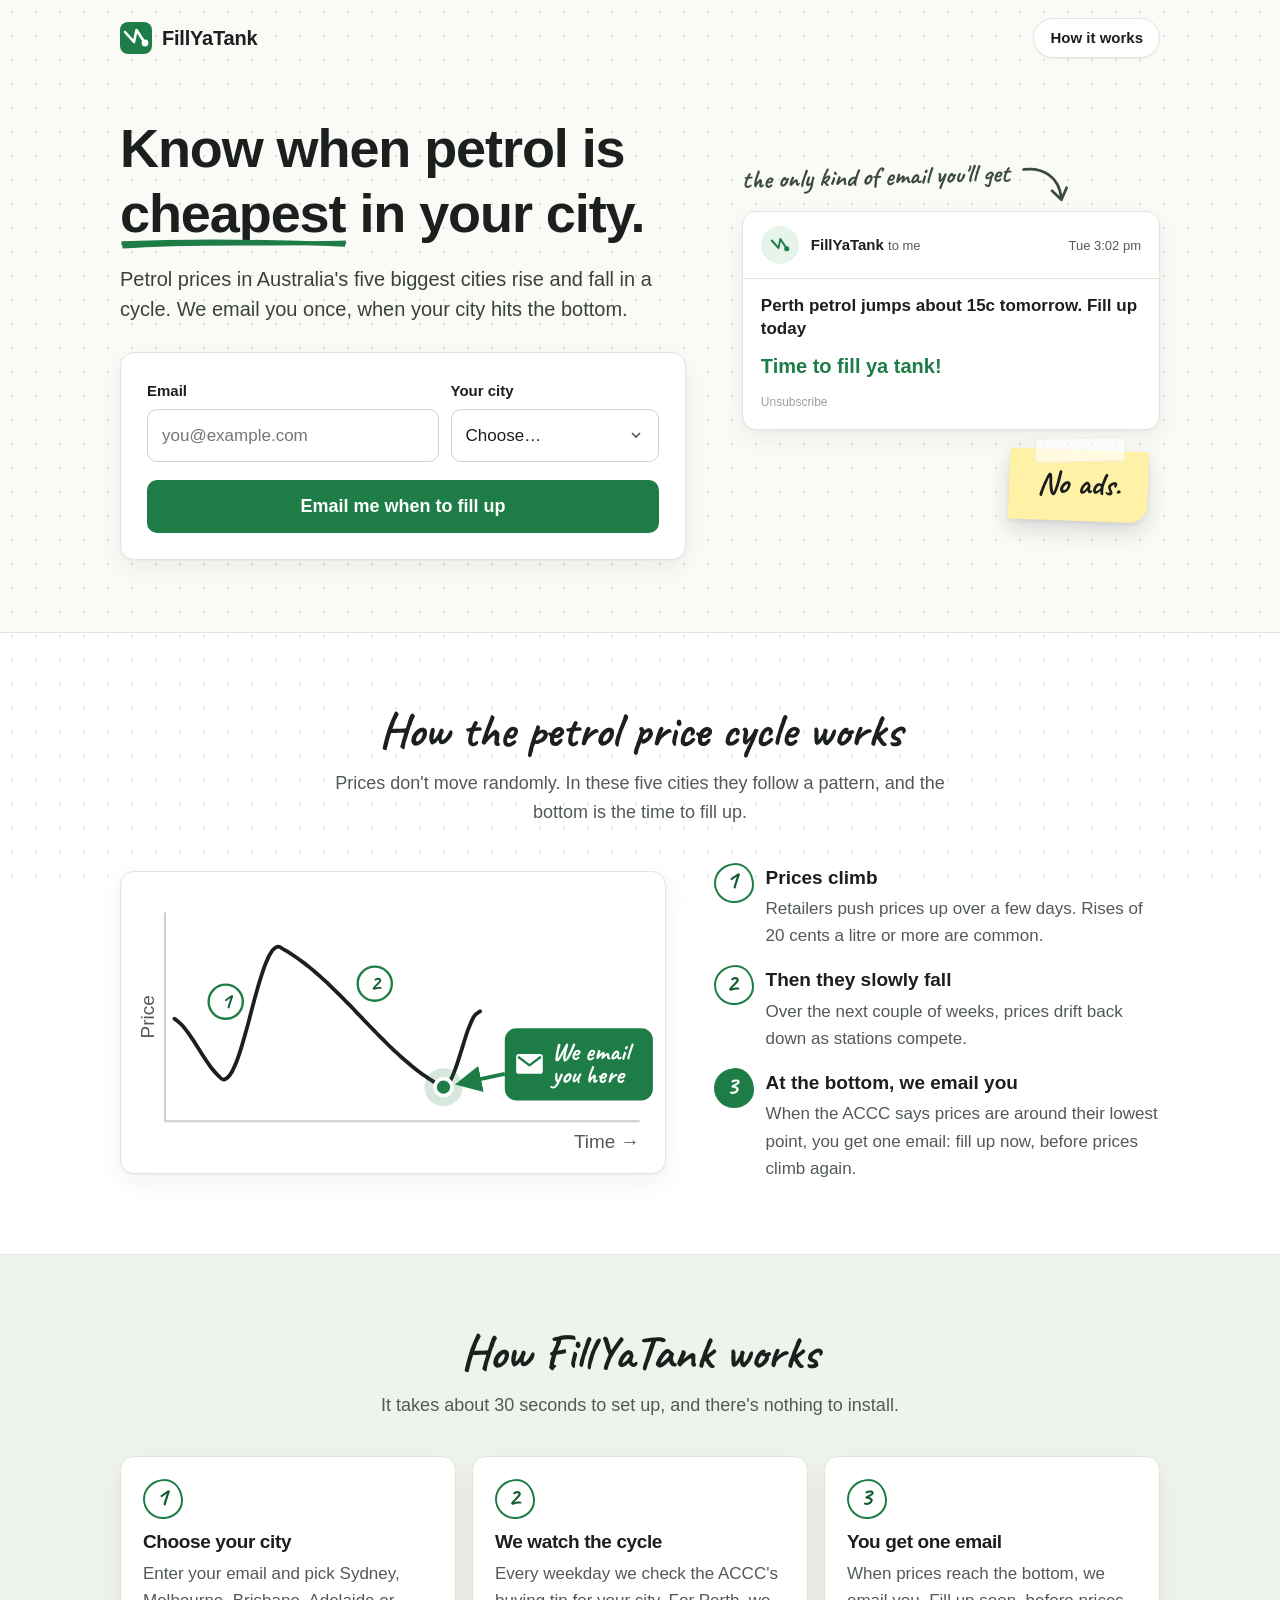
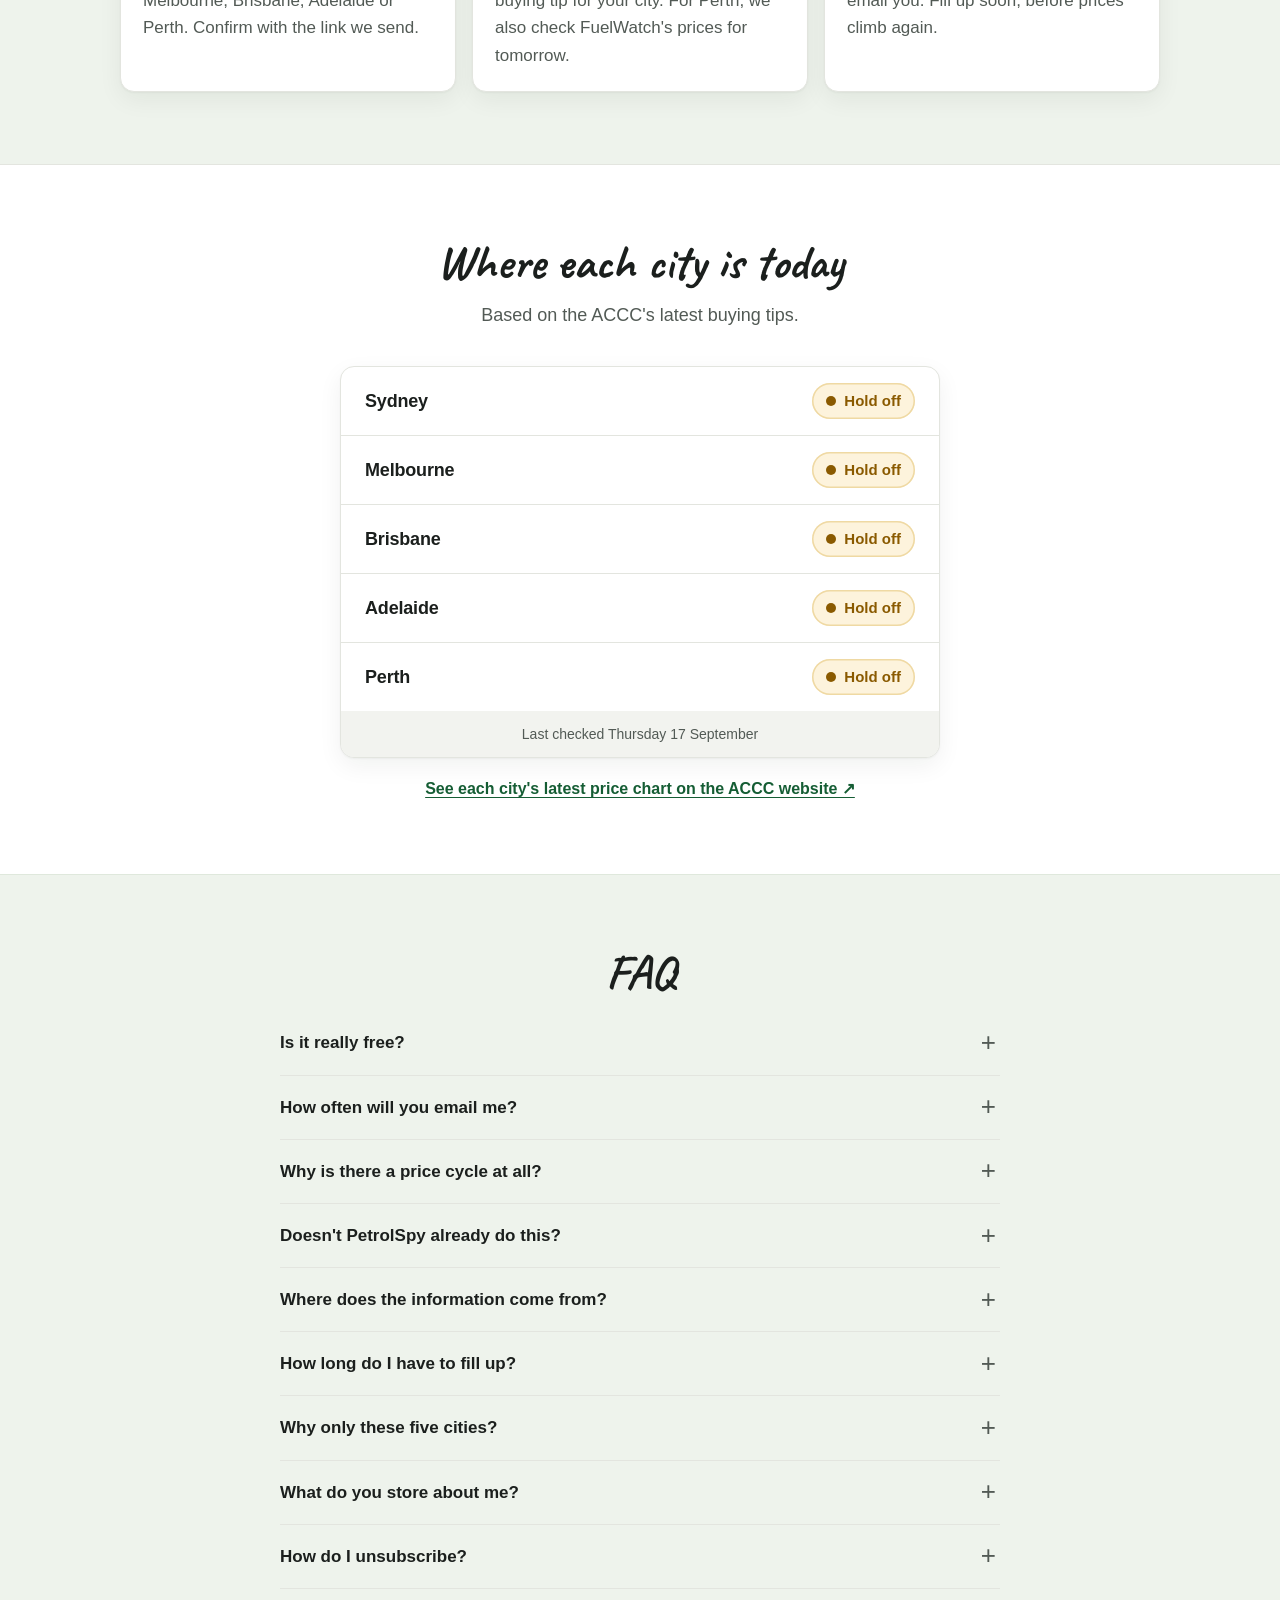
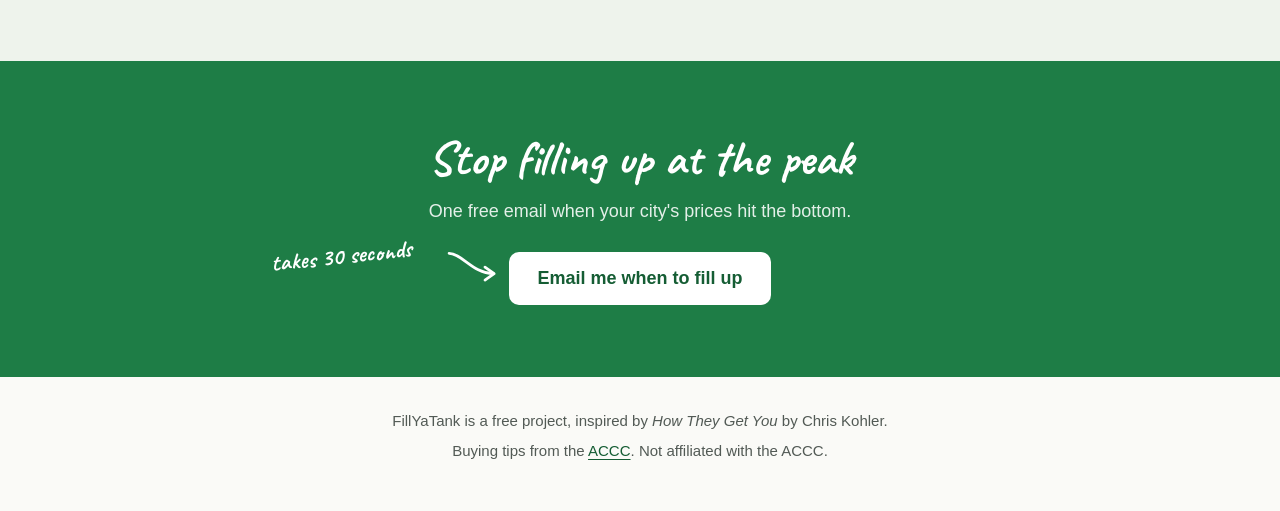
==== index.html @ a3583481 "Email preview: subject carries the news, body is the call to action Co-Authored-By: Claude Opus 5 <n" ====
<!DOCTYPE html>
<html lang="en-AU">
<head>
    <meta charset="UTF-8">
    <meta name="viewport" content="width=device-width, initial-scale=1.0">
    <title>FillYaTank — Know when petrol is cheapest in your city</title>
    <meta name="description" content="Free email alerts when petrol prices hit the bottom of the price cycle in Sydney, Melbourne, Brisbane, Adelaide and Perth. Based on ACCC buying tips. No ads.">
    <link rel="canonical" href="https://fillyatank.app/">
    <meta name="theme-color" content="#fafaf7">
    <link rel="icon" href="/favicon.svg" type="image/svg+xml">
    <link rel="preload" href="/fonts/caveat.woff2" as="font" type="font/woff2" crossorigin>
    <link rel="stylesheet" href="/styles.css?v=17">

    <meta property="og:type" content="website">
    <meta property="og:site_name" content="FillYaTank">
    <meta property="og:url" content="https://fillyatank.app/">
    <meta property="og:title" content="FillYaTank — Know when petrol is cheapest in your city">
    <meta property="og:description" content="Petrol prices rise and fall in a cycle. Get one free email when your city hits the bottom.">
    <meta property="og:image" content="https://fillyatank.app/og-image.png">
    <meta property="og:image:width" content="1200">
    <meta property="og:image:height" content="630">
    <meta name="twitter:card" content="summary_large_image">
</head>
<body>
    <a class="skip-link" href="#main">Skip to content</a>

    <div class="buy-banner hidden" id="buyBanner" role="status">
        <div class="wrap"><span id="buyBannerText"></span> <a href="#today">See today's status</a></div>
    </div>

    <header class="site-header">
        <div class="wrap">
            <a class="brand" href="/" aria-label="FillYaTank home">
                <svg class="brand-mark" viewBox="0 0 32 32" aria-hidden="true">
                    <rect width="32" height="32" rx="8" fill="#1e7d46"/>
                    <path d="M5 10 L14 20 L16.5 8 L25 21" fill="none" stroke="#fff" stroke-width="2.6" stroke-linejoin="round" stroke-linecap="round"/>
                    <circle cx="25" cy="21" r="3.4" fill="#fff"/>
                </svg>
                FillYaTank
            </a>
            <a class="header-link" href="#how">How it works</a>
        </div>
    </header>

    <main id="main">
        <section class="hero">
            <div class="wrap hero-grid">
                <div>
                    <h1>Know when petrol is <span class="mark-underline">cheapest</span> in your city.</h1>
                    <p class="lead">Petrol prices in Australia's five biggest cities rise and fall in a cycle. We email you once, when your city hits the bottom.</p>

                    <form class="signup" id="signupForm" action="https://api.fillyatank.app/" method="POST">
                        <div class="field-row">
                            <div class="field">
                                <label for="email">Email</label>
                                <input type="email" id="email" name="email" required placeholder="you@example.com" autocomplete="email" inputmode="email">
                            </div>
                            <div class="field">
                                <label for="city">Your city</label>
                                <select id="city" name="city" required>
                                    <option value="">Choose…</option>
                                    <option value="sydney">Sydney</option>
                                    <option value="melbourne">Melbourne</option>
                                    <option value="brisbane">Brisbane</option>
                                    <option value="adelaide">Adelaide</option>
                                    <option value="perth">Perth</option>
                                </select>
                            </div>
                        </div>

                        <!-- Honeypot: hidden from people, filled in by bots -->
                        <div class="hp-field" aria-hidden="true">
                            <label for="website">Website</label>
                            <input type="text" id="website" name="website" tabindex="-1" autocomplete="off">
                        </div>

                        <button class="button" type="submit" id="submitBtn">Email me when to fill up</button>
                        <div class="form-message" id="formMessage" role="status" aria-live="polite"></div>
                    </form>
                </div>

                <div>
                    <p class="preview-label">the only kind of email you'll get
                        <svg class="doodle-arrow" viewBox="0 0 60 50" aria-hidden="true"><path d="M6 6 C 26 4, 44 14, 46 38" /><path d="M36 30 L46 40 L52 27" /></svg>
                    </p>
                    <div class="email-preview" role="img" aria-label="Example alert email from FillYaTank: Perth petrol jumps about 15c tomorrow. Fill up today. Time to fill ya tank!">
                        <div class="email-meta">
                            <span class="email-avatar" aria-hidden="true">
                                <svg viewBox="0 0 32 32"><path d="M5 10 L14 20 L16.5 8 L25 21" fill="none" stroke="#1e7d46" stroke-width="2.6" stroke-linejoin="round" stroke-linecap="round"/><circle cx="25" cy="21" r="3.4" fill="#1e7d46"/></svg>
                            </span>
                            <div class="email-from-block">
                                <div class="email-from">FillYaTank <span class="email-to">to me</span></div>
                                <div class="email-time">Tue 3:02 pm</div>
                            </div>
                        </div>
                        <div class="email-body">
                            <p class="email-subject">Perth petrol jumps about 15c tomorrow. Fill up today</p>
                            <p class="email-cta">Time to fill ya tank!</p>
                            <p class="email-footer">Unsubscribe</p>
                        </div>
                    </div>
                    <p class="sticky-note">No ads.</p>
                </div>
            </div>
        </section>

        <section class="section tone-white" id="how" aria-labelledby="how-title">
            <div class="wrap">
                <h2 id="how-title">How the petrol price cycle works</h2>
                <p class="section-intro">Prices don't move randomly. In these five cities they follow a pattern, and the bottom is the time to fill up.</p>

                <div class="cycle-grid">
                    <figure class="cycle-chart" style="margin:0">
                        <svg viewBox="0 0 560 300" role="img" aria-labelledby="chart-title chart-desc">
                            <title id="chart-title">The petrol price cycle</title>
                            <desc id="chart-desc">An illustrative price line in the typical shape of a petrol price cycle. 1: prices climb over a few days. 2: they slowly fall over a couple of weeks. 3: at the lowest point, FillYaTank emails you, before prices climb again.</desc>

                            <defs>
                                <marker id="arrowhead" viewBox="0 0 10 10" refX="8" refY="5" markerWidth="7" markerHeight="7" orient="auto-start-reverse">
                                    <path d="M0 0 L10 5 L0 10 z" fill="#1e7d46"/>
                                </marker>
                            </defs>

                            <!-- Axes -->
                            <line class="chart-axis" x1="40" y1="250" x2="540" y2="250"/>
                            <line class="chart-axis" x1="40" y1="30" x2="40" y2="250"/>
                            <text class="chart-label" x="-140" y="28" text-anchor="middle" transform="rotate(-90)">Price</text>
                            <text class="chart-label" x="540" y="278" text-anchor="end">Time →</text>

                            <!-- Sawtooth cycle -->
                            <path class="chart-line" d="M50.0,142.0 C52.1,143.7 54.3,145.1 56.4,147.2 C58.6,149.3 60.7,151.9 62.9,154.7 C65.0,157.5 67.2,160.7 69.3,163.9 C71.5,167.1 73.6,170.6 75.8,174.0 C77.9,177.4 80.1,180.9 82.2,184.1 C84.3,187.3 86.5,190.5 88.6,193.3 C90.8,196.1 92.9,198.7 95.1,200.8 C97.2,202.9 99.4,206.0 101.5,206.0 C103.7,206.0 105.8,204.5 108.0,201.8 C110.1,199.0 112.3,194.8 114.4,189.6 C116.5,184.5 118.7,177.9 120.8,171.0 C123.0,164.1 125.1,156.0 127.3,148.2 C129.4,140.3 131.6,131.7 133.7,123.8 C135.9,116.0 138.0,107.9 140.2,101.0 C142.3,94.1 144.5,87.5 146.6,82.4 C148.7,77.2 150.9,73.0 153.0,70.2 C155.2,67.5 157.3,66.0 159.5,66.0 C161.6,66.0 163.8,68.3 165.9,69.5 C168.1,70.7 170.2,72.0 172.4,73.4 C174.5,74.7 176.7,76.2 178.8,77.7 C180.9,79.1 183.1,80.7 185.2,82.3 C187.4,83.9 189.5,85.6 191.7,87.3 C193.8,89.0 196.0,90.8 198.1,92.7 C200.3,94.5 202.4,96.4 204.6,98.3 C206.7,100.2 208.9,102.2 211.0,104.2 C213.1,106.3 215.3,108.3 217.4,110.4 C219.6,112.5 221.7,114.6 223.9,116.8 C226.0,118.9 228.2,121.1 230.3,123.3 C232.5,125.5 234.6,127.7 236.8,129.9 C238.9,132.2 241.1,134.4 243.2,136.6 C245.3,138.9 247.5,141.1 249.6,143.4 C251.8,145.6 253.9,147.8 256.1,150.1 C258.2,152.3 260.4,154.5 262.5,156.7 C264.7,158.9 266.8,161.1 269.0,163.2 C271.1,165.4 273.3,167.5 275.4,169.6 C277.5,171.7 279.7,173.7 281.8,175.8 C284.0,177.8 286.1,179.8 288.3,181.7 C290.4,183.6 292.6,185.5 294.7,187.3 C296.9,189.2 299.0,191.0 301.2,192.7 C303.3,194.4 305.5,196.1 307.6,197.7 C309.7,199.3 311.9,200.9 314.0,202.3 C316.2,203.8 318.3,205.3 320.5,206.6 C322.6,208.0 324.8,209.3 326.9,210.5 C329.1,211.7 331.2,214.0 333.4,214.0 C335.5,214.0 337.7,212.0 339.8,208.6 C341.9,205.3 344.1,199.8 346.2,194.0 C348.4,188.2 350.5,180.7 352.7,174.0 C354.8,167.3 357.0,159.8 359.1,154.0 C361.3,148.2 363.4,142.7 365.6,139.4 C367.7,136.0 369.9,135.8 372.0,134.0"/>

                            <!-- 1: prices climb -->
                            <circle class="chart-badge" cx="104" cy="124" r="18"/>
                            <text class="chart-badge-text" x="104" y="131" text-anchor="middle">1</text>
                            <!-- 2: slow fall -->
                            <circle class="chart-badge" cx="261" cy="105" r="18"/>
                            <text class="chart-badge-text" x="261" y="112" text-anchor="middle">2</text>

                            <!-- 3: bottom of the cycle, we email you -->
                            <circle class="chart-halo" cx="333.4" cy="214.0" r="20"/>
                            <circle class="chart-dot" cx="333.4" cy="214.0" r="9"/>
                            <line x1="398" y1="200" x2="351" y2="210" stroke="#1e7d46" stroke-width="4" marker-end="url(#arrowhead)"/>
                            <g transform="translate(398 152)">
                                <rect x="0" y="0" width="156" height="76" rx="12" fill="#1e7d46"/>
                                <g transform="translate(12 27)">
                                    <rect x="0" y="0" width="28" height="21" rx="3" fill="#fff"/>
                                    <path d="M2 3 L14 12 L26 3" fill="none" stroke="#1e7d46" stroke-width="2.4" stroke-linejoin="round"/>
                                </g>
                                <text class="chart-callout" x="50" y="33">We email</text>
                                <text class="chart-callout" x="50" y="58">you here</text>
                            </g>
                        </svg>
                    </figure>

                    <ol class="cycle-points">
                        <li><span class="num" aria-hidden="true">1</span><div><strong>Prices climb</strong><span>Retailers push prices up over a few days. Rises of 20 cents a litre or more are common.</span></div></li>
                        <li><span class="num" aria-hidden="true">2</span><div><strong>Then they slowly fall</strong><span>Over the next couple of weeks, prices drift back down as stations compete.</span></div></li>
                        <li><span class="num good" aria-hidden="true">3</span><div><strong>At the bottom, we email you</strong><span>When the ACCC says prices are around their lowest point, you get one email: fill up now, before prices climb again.</span></div></li>
                    </ol>
                </div>
            </div>
        </section>

        <section class="section tone-tint" aria-labelledby="steps-title">
            <div class="wrap">
                <h2 id="steps-title">How FillYaTank works</h2>
                <p class="section-intro">It takes about 30 seconds to set up, and there's nothing to install.</p>
                <ol class="steps">
                    <li>
                        <h3>Choose your city</h3>
                        <p>Enter your email and pick Sydney, Melbourne, Brisbane, Adelaide or Perth. Confirm with the link we send.</p>
                    </li>
                    <li>
                        <h3>We watch the cycle</h3>
                        <p>Every weekday we check the ACCC's buying tip for your city. For Perth, we also check FuelWatch's prices for tomorrow.</p>
                    </li>
                    <li>
                        <h3>You get one email</h3>
                        <p>When prices reach the bottom, we email you. Fill up soon, before prices climb again.</p>
                    </li>
                </ol>
            </div>
        </section>

        <section class="section tone-white" id="today" aria-labelledby="today-title">
            <div class="wrap">
                <h2 id="today-title">Where each city is today</h2>
                <p class="section-intro">Based on the ACCC's latest buying tips.</p>

                <div class="status-card">
                    <ul class="status-list">
                        <li class="status-row"><span class="city-name">Sydney</span><span class="pill" data-city="sydney">Checking…</span></li>
                        <li class="status-row"><span class="city-name">Melbourne</span><span class="pill" data-city="melbourne">Checking…</span></li>
                        <li class="status-row"><span class="city-name">Brisbane</span><span class="pill" data-city="brisbane">Checking…</span></li>
                        <li class="status-row"><span class="city-name">Adelaide</span><span class="pill" data-city="adelaide">Checking…</span></li>
                        <li class="status-row"><span class="city-name">Perth</span><span class="pill" data-city="perth">Checking…</span></li>
                    </ul>
                    <div class="status-footer">
                        <span id="lastChecked"></span>
                    </div>
                </div>

                <p class="status-link"><a href="https://www.accc.gov.au/consumers/petrol-and-fuel/petrol-price-cycles-in-the-5-largest-cities" rel="noopener">See each city's latest price chart on the ACCC website ↗</a></p>
            </div>
        </section>

        <section class="section tone-tint" aria-labelledby="faq-title">
            <div class="wrap">
                <h2 id="faq-title">FAQ</h2>
                <div class="faq">
                    <details>
                        <summary>Is it really free?</summary>
                        <p>Yes. FillYaTank is a free, non-commercial project run by one person. There are no ads and no paid plans, and your email is never sold or shared.</p>
                    </details>
                    <details>
                        <summary>How often will you email me?</summary>
                        <p>One email per city, per cycle: only when your city reaches the bottom. According to the ACCC, a typical cycle lasts about 5 weeks in Sydney, 6 in Melbourne, 6½ in Brisbane, 2½ in Adelaide and 1 week in Perth. Nothing else.</p>
                    </details>
                    <details>
                        <summary>Why is there a price cycle at all?</summary>
                        <p>According to the ACCC, price cycles come from retailers' own pricing decisions, not from changes in wholesale costs. One or more retailers lead a sharp price rise, others follow, and prices then slowly drift back down. It isn't illegal, but there's no cost reason for it. If you think prices shouldn't work this way, tell your local MP. You can <a href="https://www.aph.gov.au/Senators_and_Members/Members" rel="noopener">find your federal MP here</a>.</p>
                    </details>
                    <details>
                        <summary>Doesn't PetrolSpy already do this?</summary>
                        <p>Sort of. Apps like PetrolSpy are great for finding the cheapest station near you, but you have to remember to check them, and they're supported by ads. FillYaTank comes to you instead: one email at the right time, no app and no ads.</p>
                    </details>
                    <details>
                        <summary>Where does the information come from?</summary>
                        <p>The ACCC (Australian Competition and Consumer Commission) publishes petrol buying tips for these five cities on weekdays, and we check them every weekday. For Perth we also use FuelWatch (Government of WA), which publishes every station's price for the next day each afternoon. FillYaTank isn't affiliated with either.</p>
                    </details>
                    <details>
                        <summary>How long do I have to fill up?</summary>
                        <p>In Perth, the email arrives the afternoon before prices jump, and WA's FuelWatch rules lock each day's prices in for 24 hours from 6am, so you have the rest of the day. In the other cities prices can climb quickly once a new cycle starts, so sooner is better.</p>
                    </details>
                    <details>
                        <summary>Why only these five cities?</summary>
                        <p>Regular price cycles happen in Australia's five largest cities. The ACCC doesn't publish buying tips for Canberra, Hobart, Darwin or most regional areas because prices there don't cycle in the same way.</p>
                    </details>
                    <details>
                        <summary>What do you store about me?</summary>
                        <p>Just your email address and city. No names, no tracking cookies and no analytics scripts. Page visits are counted anonymously.</p>
                    </details>
                    <details>
                        <summary>How do I unsubscribe?</summary>
                        <p>Every email has a one-click unsubscribe link.</p>
                    </details>
                </div>
            </div>
        </section>

        <section class="section cta-band tone-accent" aria-labelledby="cta-title">
            <div class="wrap">
                <h2 id="cta-title">Stop filling up at the peak</h2>
                <p>One free email when your city's prices hit the bottom.</p>
                <div class="cta-doodle-wrap">
                    <span class="margin-note cta-note" aria-hidden="true">takes 30 seconds</span>
                    <svg class="doodle-arrow cta-arrow" viewBox="0 0 60 50" aria-hidden="true"><path d="M4 8 C 18 8, 30 30, 52 30" /><path d="M43 23 L53 30 L43 37" /></svg>
                    <a class="button" href="#main" id="backToSignup">Email me when to fill up</a>
                </div>
            </div>
        </section>
    </main>

    <footer class="site-footer">
        <div class="wrap">
            <p>FillYaTank is a free project, inspired by <em>How They Get You</em> by Chris Kohler.</p>
            <p>Buying tips from the <a href="https://www.accc.gov.au/consumers/petrol-and-fuel/petrol-price-cycles-in-the-5-largest-cities" rel="noopener">ACCC</a>. Not affiliated with the ACCC.</p>
        </div>
    </footer>

    <script src="/vendor/rough-notation.iife.js"></script>
    <script src="/vendor/confetti.browser.js"></script>
    <script>
        const CITY_NAMES = { sydney: 'Sydney', melbourne: 'Melbourne', brisbane: 'Brisbane', adelaide: 'Adelaide', perth: 'Perth' };

        async function fetchText(url) {
            try {
                const response = await fetch(url, { cache: 'no-store' });
                return response.ok ? await response.text() : null;
            } catch (e) {
                return null;
            }
        }

        async function updateStatus() {
            const [stateText, lastRun] = await Promise.all([
                fetchText('/data/state.json'),
                fetchText('/data/last_run.txt')
            ]);

            let state = null;
            try { state = JSON.parse(stateText); } catch (e) { /* leave null */ }

            const buyCities = [];
            document.querySelectorAll('.pill[data-city]').forEach(pill => {
                const phase = state && state[pill.dataset.city];
                pill.classList.remove('buy', 'wait');
                if (phase === 'BUY') {
                    pill.classList.add('buy');
                    pill.textContent = 'Fill up now';
                    buyCities.push(CITY_NAMES[pill.dataset.city]);
                } else if (phase === 'WAIT') {
                    pill.classList.add('wait');
                    pill.textContent = 'Hold off';
                } else {
                    pill.textContent = 'Unavailable';
                }
            });

            const lastChecked = document.getElementById('lastChecked');
            const date = lastRun && new Date(lastRun.trim() + 'T00:00:00');
            if (date && !isNaN(date)) {
                lastChecked.textContent = 'Last checked ' + date.toLocaleDateString('en-AU', { weekday: 'long', day: 'numeric', month: 'long' });
            }

            if (buyCities.length) {
                const list = buyCities.length === 1 ? buyCities[0]
                    : buyCities.slice(0, -1).join(', ') + ' and ' + buyCities[buyCities.length - 1];
                document.getElementById('buyBannerText').textContent =
                    `Right now: ${list} ${buyCities.length === 1 ? 'is' : 'are'} at the bottom of the price cycle. A good time to fill up.`;
                document.getElementById('buyBanner').classList.remove('hidden');
            }
        }

        document.getElementById('backToSignup').addEventListener('click', event => {
            event.preventDefault();
            document.getElementById('signupForm').scrollIntoView({ behavior: 'smooth', block: 'center' });
            document.getElementById('email').focus({ preventScroll: true });
        });

        document.getElementById('signupForm').addEventListener('submit', async event => {
            event.preventDefault();
            const form = event.target;
            const button = document.getElementById('submitBtn');
            const message = document.getElementById('formMessage');
            const buttonText = button.textContent;

            const show = (kind, text) => {
                message.className = 'form-message ' + kind;
                message.textContent = text;
            };

            // Honeypot filled: quietly pretend it worked
            if (form.website.value) {
                show('success', 'Check your inbox to confirm.');
                return;
            }

            if (!form.email.value.trim() || !form.city.value) {
                show('error', 'Please enter your email and choose your city.');
                return;
            }

            button.disabled = true;
            button.textContent = 'Sending…';
            show('', '');

            try {
                const response = await fetch(form.action, {
                    method: 'POST',
                    body: new FormData(form),
                    headers: { 'Accept': 'application/json' }
                });
                const data = await response.json().catch(() => ({}));
                if (response.ok) {
                    const city = CITY_NAMES[form.city.value];
                    show('success', `Nearly done! Check your inbox and click the link to confirm your ${city} alerts.`);
                    celebrate(button);
                    form.reset();
                } else {
                    show('error', data.error || 'Something went wrong. Please try again.');
                }
            } catch (err) {
                show('error', "Couldn't reach the server. Please check your connection and try again.");
            } finally {
                button.disabled = false;
                button.textContent = buttonText;
            }
        });

        const reduceMotion = window.matchMedia('(prefers-reduced-motion: reduce)').matches;

        function celebrate(origin) {
            if (reduceMotion || typeof confetti !== 'function') return;
            const rect = origin.getBoundingClientRect();
            const shoot = confetti.create(null, { resize: true, useWorker: false });
            shoot({
                particleCount: 90,
                spread: 70,
                startVelocity: 38,
                origin: { x: (rect.left + rect.width / 2) / innerWidth, y: rect.top / innerHeight },
                colors: ['#1e7d46', '#7ac68e', '#ffd84d', '#1b1f1d']
            });
        }

        // Hand-drawn annotations
        if (window.RoughNotation) {
            const { annotate } = RoughNotation;
            const underline = document.querySelector('.mark-underline');
            if (underline) {
                const draw = () => annotate(underline, { type: 'underline', color: '#1e7d46', strokeWidth: 4, padding: 2, iterations: 2, animate: !reduceMotion, animationDuration: 900 }).show();
                (document.fonts && document.fonts.ready ? document.fonts.ready : Promise.resolve()).then(draw);
            }
        }

        updateStatus();

        // Anonymous view count: no cookies, no identifiers
        const ref = (new URLSearchParams(location.search).get('ref') || '').toLowerCase();
        navigator.sendBeacon('https://api.fillyatank.app/?action=view' + (/^[a-z0-9-]{1,24}$/.test(ref) ? '&ref=' + ref : ''));
    </script>
</body>
</html>
---- styles.css ----
/* FillYaTank — shared styles */

/* Caveat by The Caveat Project Authors, SIL Open Font License 1.1 (fonts/Caveat-OFL.txt) */
@font-face {
  font-family: "Caveat";
  src: url("/fonts/caveat.woff2") format("woff2");
  font-weight: 400 700;
  font-display: swap;
}

:root {
  --bg: #fafaf7;
  --surface: #ffffff;
  --surface-muted: #f2f3ef;
  --text: #1b1f1d;
  --text-muted: #525a55;
  --border: #e3e5df;
  --accent: #1e7d46;
  --accent-hover: #17663a;
  --accent-soft: #e6f4ea;
  --accent-text: #155d34;
  --hold: #8a5a00;
  --hold-soft: #fdf3dc;
  --error: #b42318;
  --error-soft: #fdecea;
  --radius: 14px;
  --radius-sm: 10px;
  --shadow: 0 1px 2px rgba(20, 30, 25, 0.04), 0 8px 24px rgba(20, 30, 25, 0.06);
  --font: -apple-system, BlinkMacSystemFont, "Segoe UI", Roboto, "Helvetica Neue", Arial, sans-serif;
  --hand: "Caveat", "Segoe Print", "Bradley Hand", cursive;
  --pencil: #3a4a40;
  --sticky: #fff1a6;
}

*,
*::before,
*::after {
  box-sizing: border-box;
}

html {
  -webkit-text-size-adjust: 100%;
  scroll-behavior: smooth;
}

@media (prefers-reduced-motion: reduce) {
  html { scroll-behavior: auto; }
}

body {
  margin: 0;
  background: var(--bg);
  color: var(--text);
  font-family: var(--font);
  font-size: 17px;
  line-height: 1.6;
}

a {
  color: var(--accent-text);
  text-underline-offset: 3px;
}

a:hover {
  color: var(--accent-hover);
}

:focus-visible {
  outline: 3px solid var(--accent);
  outline-offset: 2px;
}

h1, h2, h3 {
  line-height: 1.2;
  letter-spacing: -0.02em;
  margin: 0;
}

p {
  margin: 0;
}

.wrap {
  max-width: 1080px;
  margin: 0 auto;
  padding: 0 20px;
}

.skip-link {
  position: absolute;
  left: -9999px;
}

.skip-link:focus {
  left: 16px;
  top: 16px;
  background: var(--surface);
  padding: 8px 12px;
  border-radius: 8px;
  z-index: 10;
}

/* Header */

.site-header {
  padding: 18px 0;
}

.site-header .wrap {
  display: flex;
  align-items: center;
  justify-content: space-between;
  gap: 16px;
}

.brand {
  display: inline-flex;
  align-items: center;
  gap: 10px;
  font-weight: 700;
  font-size: 20px;
  letter-spacing: -0.01em;
  color: var(--text);
  text-decoration: none;
}

.brand:hover {
  color: var(--text);
}

.brand-mark {
  width: 32px;
  height: 32px;
  flex: none;
}

.header-link {
  font-size: 15px;
  font-weight: 600;
  color: var(--text);
  text-decoration: none;
  background: var(--surface);
  border: 1px solid var(--border);
  border-radius: 999px;
  padding: 7px 16px;
  box-shadow: 0 1px 2px rgba(20, 30, 25, 0.06);
}

.header-link:hover {
  color: var(--accent-text);
  border-color: var(--accent);
}

/* Buy banner */

.buy-banner {
  background: var(--accent-soft);
  color: var(--accent-text);
  border-bottom: 1px solid #cfe8d7;
  font-weight: 600;
  font-size: 16px;
}

.buy-banner .wrap {
  padding-top: 10px;
  padding-bottom: 10px;
}

/* Hero */

.hero {
  padding: 36px 0 56px;
}

.hero-grid {
  display: grid;
  gap: 40px;
}

.hero h1 {
  font-size: clamp(34px, 7vw, 54px);
  font-weight: 750;
  margin-bottom: 18px;
}

.lead {
  font-size: 20px;
  line-height: 1.5;
  color: #3a423d;
  max-width: 30em;
  margin-bottom: 28px;
}

/* Signup card */

.signup {
  background: var(--surface);
  border: 1px solid var(--border);
  border-radius: var(--radius);
  box-shadow: var(--shadow);
  padding: 22px;
}

.field {
  margin-bottom: 14px;
}

.field label {
  display: block;
  font-weight: 600;
  font-size: 15px;
  margin-bottom: 6px;
}

.field input,
.field select {
  width: 100%;
  font: inherit;
  font-size: 17px;
  color: var(--text);
  background: var(--surface);
  border: 1.5px solid #cfd3cc;
  border-radius: var(--radius-sm);
  padding: 12px 14px;
  min-height: 50px;
}

.field select {
  appearance: none;
  background-image: url("data:image/svg+xml,%3Csvg xmlns='http://www.w3.org/2000/svg' width='16' height='16' viewBox='0 0 24 24' fill='none' stroke='%23525a55' stroke-width='2.5'%3E%3Cpath d='M6 9l6 6 6-6'/%3E%3C/svg%3E");
  background-repeat: no-repeat;
  background-position: right 14px center;
  padding-right: 40px;
}

.field input:focus,
.field select:focus {
  border-color: var(--accent);
  outline: 3px solid rgba(30, 125, 70, 0.2);
  outline-offset: 0;
}

.field-row {
  display: grid;
  gap: 0 12px;
}

.button {
  display: inline-flex;
  align-items: center;
  justify-content: center;
  width: 100%;
  min-height: 52px;
  font: inherit;
  font-size: 18px;
  font-weight: 650;
  color: #fff;
  background: var(--accent);
  border: 0;
  border-radius: var(--radius-sm);
  padding: 12px 20px;
  cursor: pointer;
  margin-top: 4px;
  text-decoration: none;
}

.button:hover {
  background: var(--accent-hover);
  color: #fff;
}

.button:disabled {
  opacity: 0.7;
  cursor: progress;
}

.form-note {
  font-size: 14px;
  color: var(--text-muted);
  margin-top: 10px;
}

.form-message {
  font-size: 15px;
  font-weight: 600;
  border-radius: var(--radius-sm);
  margin-top: 12px;
  padding: 10px 14px;
}

.form-message:empty {
  display: none;
}

.form-message.success {
  background: var(--accent-soft);
  color: var(--accent-text);
}

.form-message.error {
  background: var(--error-soft);
  color: var(--error);
}

.hp-field {
  position: absolute;
  left: -9999px;
  width: 1px;
  height: 1px;
  overflow: hidden;
}

/* Email preview: styled like an inbox message */

.email-preview {
  background: var(--surface);
  border: 1px solid var(--border);
  border-radius: var(--radius);
  box-shadow: var(--shadow);
  overflow: hidden;
  max-width: 420px;
}

.email-meta {
  display: flex;
  align-items: center;
  gap: 12px;
  padding: 14px 18px;
  border-bottom: 1px solid var(--border);
}

.email-avatar {
  width: 38px;
  height: 38px;
  border-radius: 50%;
  background: var(--accent-soft);
  display: grid;
  place-items: center;
  flex: none;
}

.email-avatar svg {
  width: 24px;
  height: 24px;
}

.email-from-block {
  display: flex;
  flex: 1;
  align-items: baseline;
  justify-content: space-between;
  gap: 8px;
}

.email-from {
  font-weight: 700;
  font-size: 15px;
}

.email-to,
.email-time {
  font-weight: 400;
  font-size: 13px;
  color: var(--text-muted);
}

.email-body {
  padding: 16px 18px 18px;
}

.email-body p {
  font-size: 15px;
  line-height: 1.5;
  color: #3a423d;
  margin-bottom: 10px;
}

.email-body .email-subject {
  font-size: 17px;
  font-weight: 700;
  color: var(--text);
  line-height: 1.35;
}

.email-body .email-cta {
  font-size: 20px;
  font-weight: 750;
  color: var(--accent);
  margin: 4px 0 12px;
}

.email-body .email-footer {
  font-size: 12px;
  color: #9aa19c;
  margin: 0;
}

/* Sections */

.section {
  padding: 56px 0;
  border-top: 1px solid var(--border);
}

.section h2 {
  font-size: clamp(26px, 4.5vw, 34px);
  margin-bottom: 14px;
  text-align: center;
}

.section-intro {
  font-size: 18px;
  color: var(--text-muted);
  max-width: 36em;
  margin: 0 auto 36px;
  text-align: center;
}

/* Section tones: alternate backgrounds so each section reads as its own block */

.tone-white {
  background: var(--surface);
  border-top-color: var(--border);
}

.tone-tint {
  background: #eef3ec;
  border-top-color: #dfe8dc;
}

.tone-accent {
  background: var(--accent);
  border-top: 0;
  color: #fff;
}

.tone-accent h2 {
  color: #fff;
}

.tone-accent.cta-band p {
  color: rgba(255, 255, 255, 0.88);
}

.tone-accent .button {
  background: #fff;
  color: var(--accent-text);
}

.tone-accent .button:hover {
  background: #e6f4ea;
  color: var(--accent-text);
}

.tone-accent :focus-visible {
  outline-color: #fff;
}

/* Cards sitting on white sections need a touch more separation */

.cycle-chart,
.steps li {
  background: var(--surface);
  box-shadow: var(--shadow);
}

/* Cycle chart */

.cycle-grid {
  display: grid;
  gap: 32px;
  align-items: center;
}

.cycle-chart {
  background: var(--surface);
  border: 1px solid var(--border);
  border-radius: var(--radius);
  padding: 12px 6px 4px;
}

.cycle-chart svg {
  display: block;
  width: 100%;
  height: auto;
}

.chart-axis {
  stroke: #c9cdc5;
  stroke-width: 2;
}

.chart-line {
  fill: none;
  stroke: var(--text);
  stroke-width: 4;
  stroke-linejoin: round;
  stroke-linecap: round;
}

.chart-label {
  font-family: var(--font);
  font-size: 20px;
  fill: var(--text-muted);
}

.chart-label-strong {
  font-family: var(--font);
  font-size: 18px;
  font-weight: 700;
  fill: var(--accent-text);
}

.chart-badge {
  fill: var(--surface);
  stroke: var(--accent);
  stroke-width: 2.5;
}

.chart-badge-text {
  font-family: var(--font);
  font-size: 20px;
  font-weight: 700;
  fill: var(--accent-text);
}

.chart-callout {
  font-family: var(--font);
  font-size: 22px;
  font-weight: 700;
  fill: #fff;
}

.chart-dot {
  fill: var(--accent);
  stroke: var(--surface);
  stroke-width: 4;
}

.chart-halo {
  fill: var(--accent);
  opacity: 0.18;
}

.cycle-points {
  list-style: none;
  padding: 0;
  margin: 0;
  display: grid;
  gap: 16px;
}

.cycle-points li {
  display: grid;
  grid-template-columns: 40px 1fr;
  gap: 12px;
  align-items: start;
}

.cycle-points .num {
  width: 36px;
  height: 36px;
  border-radius: 50%;
  background: var(--surface-muted);
  font-weight: 700;
  display: grid;
  place-items: center;
}

.cycle-points .num.good {
  background: var(--accent);
  color: #fff;
}

.cycle-points strong {
  display: block;
  font-size: 19px;
  margin-bottom: 2px;
}

.cycle-points span {
  color: var(--text-muted);
}

/* Steps */

.steps {
  list-style: none;
  padding: 0;
  margin: 0;
  display: grid;
  gap: 16px;
  counter-reset: step;
}

.steps li {
  background: var(--surface);
  border: 1px solid var(--border);
  border-radius: var(--radius);
  padding: 22px;
}

.steps li::before {
  counter-increment: step;
  content: counter(step);
  display: grid;
  place-items: center;
  width: 34px;
  height: 34px;
  border-radius: 50%;
  background: var(--accent-soft);
  color: var(--accent-text);
  font-weight: 700;
  margin-bottom: 12px;
}

.steps h3 {
  font-size: 19px;
  margin-bottom: 6px;
}

.steps p {
  color: var(--text-muted);
}

/* Status */

.status-card {
  background: var(--surface);
  border: 1px solid var(--border);
  border-radius: var(--radius);
  box-shadow: var(--shadow);
  overflow: hidden;
  max-width: 600px;
  margin: 0 auto;
}

.status-list {
  list-style: none;
  margin: 0;
  padding: 0;
}

.status-row {
  display: flex;
  align-items: center;
  justify-content: space-between;
  gap: 12px;
  padding: 16px 24px;
  border-bottom: 1px solid var(--border);
}

.status-row:last-child {
  border-bottom: 0;
}

.status-link {
  text-align: center;
  margin-top: 18px;
  font-size: 16px;
  font-weight: 600;
}

.city-name {
  font-weight: 700;
  font-size: 18px;
  letter-spacing: -0.01em;
}

.pill {
  display: inline-flex;
  align-items: center;
  gap: 8px;
  font-size: 15px;
  font-weight: 700;
  border-radius: 999px;
  padding: 6px 14px;
  white-space: nowrap;
  background: var(--surface-muted);
  color: var(--text-muted);
}

.pill::before {
  content: "";
  width: 10px;
  height: 10px;
  border-radius: 50%;
  background: currentColor;
}

.pill.wait {
  background: var(--hold-soft);
  color: var(--hold);
  box-shadow: inset 0 0 0 1.5px #efd9a3;
}

.pill.buy {
  background: var(--accent);
  color: #fff;
}

.pill.buy::before {
  width: 14px;
  height: 14px;
  background: url("data:image/svg+xml,%3Csvg xmlns='http://www.w3.org/2000/svg' viewBox='0 0 24 24' fill='none' stroke='%23fff' stroke-width='3.5' stroke-linecap='round' stroke-linejoin='round'%3E%3Cpath d='M4 12.5l5 5L20 6.5'/%3E%3C/svg%3E") center / contain no-repeat;
  border-radius: 0;
}

.status-footer {
  display: flex;
  flex-wrap: wrap;
  justify-content: center;
  gap: 4px 16px;
  font-size: 14px;
  color: var(--text-muted);
  background: var(--surface-muted);
  padding: 12px 24px;
}

/* FAQ */

.faq {
  max-width: 720px;
  margin: 0 auto;
}

.faq details {
  border-bottom: 1px solid var(--border);
}

.faq summary {
  cursor: pointer;
  list-style: none;
  font-weight: 650;
  font-size: 17px;
  padding: 18px 36px 18px 0;
  position: relative;
}

.faq summary::-webkit-details-marker {
  display: none;
}

.faq summary::after {
  content: "+";
  position: absolute;
  right: 4px;
  top: 50%;
  transform: translateY(-50%);
  font-size: 26px;
  font-weight: 400;
  color: var(--text-muted);
}

.faq details[open] summary::after {
  content: "–";
}

.faq details p {
  color: var(--text-muted);
  padding: 0 0 18px;
  max-width: 44em;
}

/* Bottom call to action */

.cta-band {
  text-align: center;
}

.cta-band p {
  color: var(--text-muted);
  margin: 0 auto 22px;
  max-width: 32em;
  font-size: 18px;
}

.cta-band .button {
  width: auto;
  padding: 12px 28px;
}

/* Footer */

.site-footer {
  border-top: 0;
  padding: 32px 0 48px;
  font-size: 15px;
  color: var(--text-muted);
  text-align: center;
}

.site-footer p + p {
  margin-top: 6px;
}

/* Simple pages (confirm, unsubscribe) */

.simple-page {
  min-height: 100vh;
  display: flex;
  flex-direction: column;
}

.simple-main {
  flex: 1;
  display: grid;
  place-items: center;
  padding: 24px 20px 64px;
}

.simple-card {
  background: var(--surface);
  border: 1px solid var(--border);
  border-radius: var(--radius);
  box-shadow: var(--shadow);
  padding: 36px 28px;
  max-width: 460px;
  width: 100%;
  text-align: center;
}

.simple-card h1 {
  font-size: 28px;
  margin: 14px 0 10px;
}

.simple-card p {
  color: var(--text-muted);
  margin-bottom: 10px;
}

.simple-card .button {
  margin-top: 14px;
}

.state-icon {
  width: 56px;
  height: 56px;
  margin: 0 auto;
}

.state-icon.ok {
  color: var(--accent);
}

.state-icon.bad {
  color: var(--error);
}

.state-icon.busy {
  color: var(--text-muted);
  animation: spin 1s linear infinite;
}

@keyframes spin {
  to { transform: rotate(360deg); }
}

@media (prefers-reduced-motion: reduce) {
  .state-icon.busy { animation: none; }
}

.hidden {
  display: none !important;
}

/* Larger screens */

@media (min-width: 640px) {
  .field-row {
    grid-template-columns: 1.4fr 1fr;
  }

  .steps {
    grid-template-columns: repeat(3, 1fr);
  }

  .signup {
    padding: 26px;
  }
}

@media (min-width: 900px) {
  .hero {
    padding: 40px 0 72px;
  }

  .hero-grid {
    grid-template-columns: 1.15fr 0.85fr;
    align-items: center;
    gap: 56px;
  }

  .cycle-grid {
    grid-template-columns: 1.1fr 0.9fr;
    gap: 48px;
  }

  .section {
    padding: 72px 0;
  }
}

/* ------------------------------------------------------------------ */
/* Scratchpad style: handwriting for headings and notes, doodles       */
/* ------------------------------------------------------------------ */

/* One continuous dot grid across every section: fixed so dots line up at section edges */
body,
.tone-white,
.tone-tint,
.tone-accent {
  background-size: 24px 24px;
  background-attachment: fixed;
}

body {
  background-image: radial-gradient(#d8dcd3 1.1px, transparent 1.2px);
}

.tone-white {
  background-image: radial-gradient(#dfe2da 1.1px, transparent 1.2px);
}

.tone-tint {
  background-image: radial-gradient(#cdd8c9 1.1px, transparent 1.2px);
}

.tone-accent {
  background-image: radial-gradient(rgba(255, 255, 255, 0.16) 1.1px, transparent 1.2px);
}

.section h2,
.cta-band h2 {
  font-family: var(--hand);
  font-weight: 700;
  font-size: clamp(38px, 6vw, 48px);
  letter-spacing: 0;
  line-height: 1.05;
}

.mark-underline {
  white-space: nowrap;
}

.preview-label {
  position: relative;
  font-family: var(--hand);
  font-size: 26px;
  font-weight: 700;
  color: var(--pencil);
  margin-bottom: 14px;
  padding-right: 64px;
  display: inline-block;
  transform: rotate(-1.5deg);
}

.doodle-arrow {
  width: 56px;
  height: 46px;
  fill: none;
  stroke: var(--pencil);
  stroke-width: 3;
  stroke-linecap: round;
  stroke-linejoin: round;
}

.preview-label .doodle-arrow {
  position: absolute;
  right: 0;
  top: 12px;
}

.sticky-note {
  position: relative;
  width: fit-content;
  margin: 20px 12px 0 auto;
  padding: 16px 28px 18px;
  font-family: var(--hand);
  font-weight: 700;
  font-size: 32px;
  line-height: 1.15;
  color: var(--text);
  background: var(--sticky);
  border-radius: 3px 3px 18px 3px;
  box-shadow: 0 10px 22px rgba(20, 30, 25, 0.14), 0 2px 4px rgba(20, 30, 25, 0.08);
  transform: rotate(2deg);
}

.sticky-note::before {
  content: "";
  position: absolute;
  top: -12px;
  left: 50%;
  width: 90px;
  height: 24px;
  margin-left: -45px;
  background: rgba(255, 255, 255, 0.65);
  border: 1px solid rgba(0, 0, 0, 0.05);
  transform: rotate(-3deg);
}

.sticky-note strong {
  font-weight: 700;
}

.margin-note {
  font-family: var(--hand);
  font-size: 24px;
  font-weight: 700;
  color: var(--pencil);
  line-height: 1;
}

/* Illustrative chart and step numbers in handwriting */

.chart-callout,
.chart-badge-text {
  font-family: var(--hand);
  font-weight: 700;
}

.chart-callout {
  font-size: 27px;
}

.chart-badge-text {
  font-size: 24px;
}

.cycle-points .num,
.steps li::before {
  font-family: var(--hand);
  font-size: 26px;
  font-weight: 700;
  width: 40px;
  height: 40px;
  color: var(--accent-text);
  background: transparent;
  border: 2.5px solid var(--accent);
  border-radius: 55% 45% 50% 50% / 50% 55% 45% 50%;
  /* Caveat's digits sit low and a little right; nudge them to look centred */
  line-height: 1;
  padding: 0 3px 5px 0;
}

.cycle-points .num.good {
  color: #fff;
  background: var(--accent);
}




/* Status chart hint */

/* Closing call to action */

.cta-doodle-wrap {
  position: relative;
  display: inline-block;
}

.cta-note {
  position: absolute;
  left: -238px;
  top: -4px;
  color: #fff;
  transform: rotate(-6deg);
  white-space: nowrap;
}

.cta-arrow {
  position: absolute;
  left: -64px;
  top: -2px;
  stroke: #fff;
}

@media (max-width: 639px) {
  .cta-note,
  .cta-arrow {
    display: none;
  }
}

/* A little life on buttons */

.button {
  transition: transform 0.15s ease, box-shadow 0.15s ease, background-color 0.15s;
}

.button:hover {
  transform: translateY(-2px) rotate(-0.5deg);
  box-shadow: 0 8px 18px rgba(30, 125, 70, 0.28);
}

.button:active {
  transform: translateY(0);
}

@media (prefers-reduced-motion: reduce) {
  .button { transition: none; }
  .button:hover { transform: none; }
}
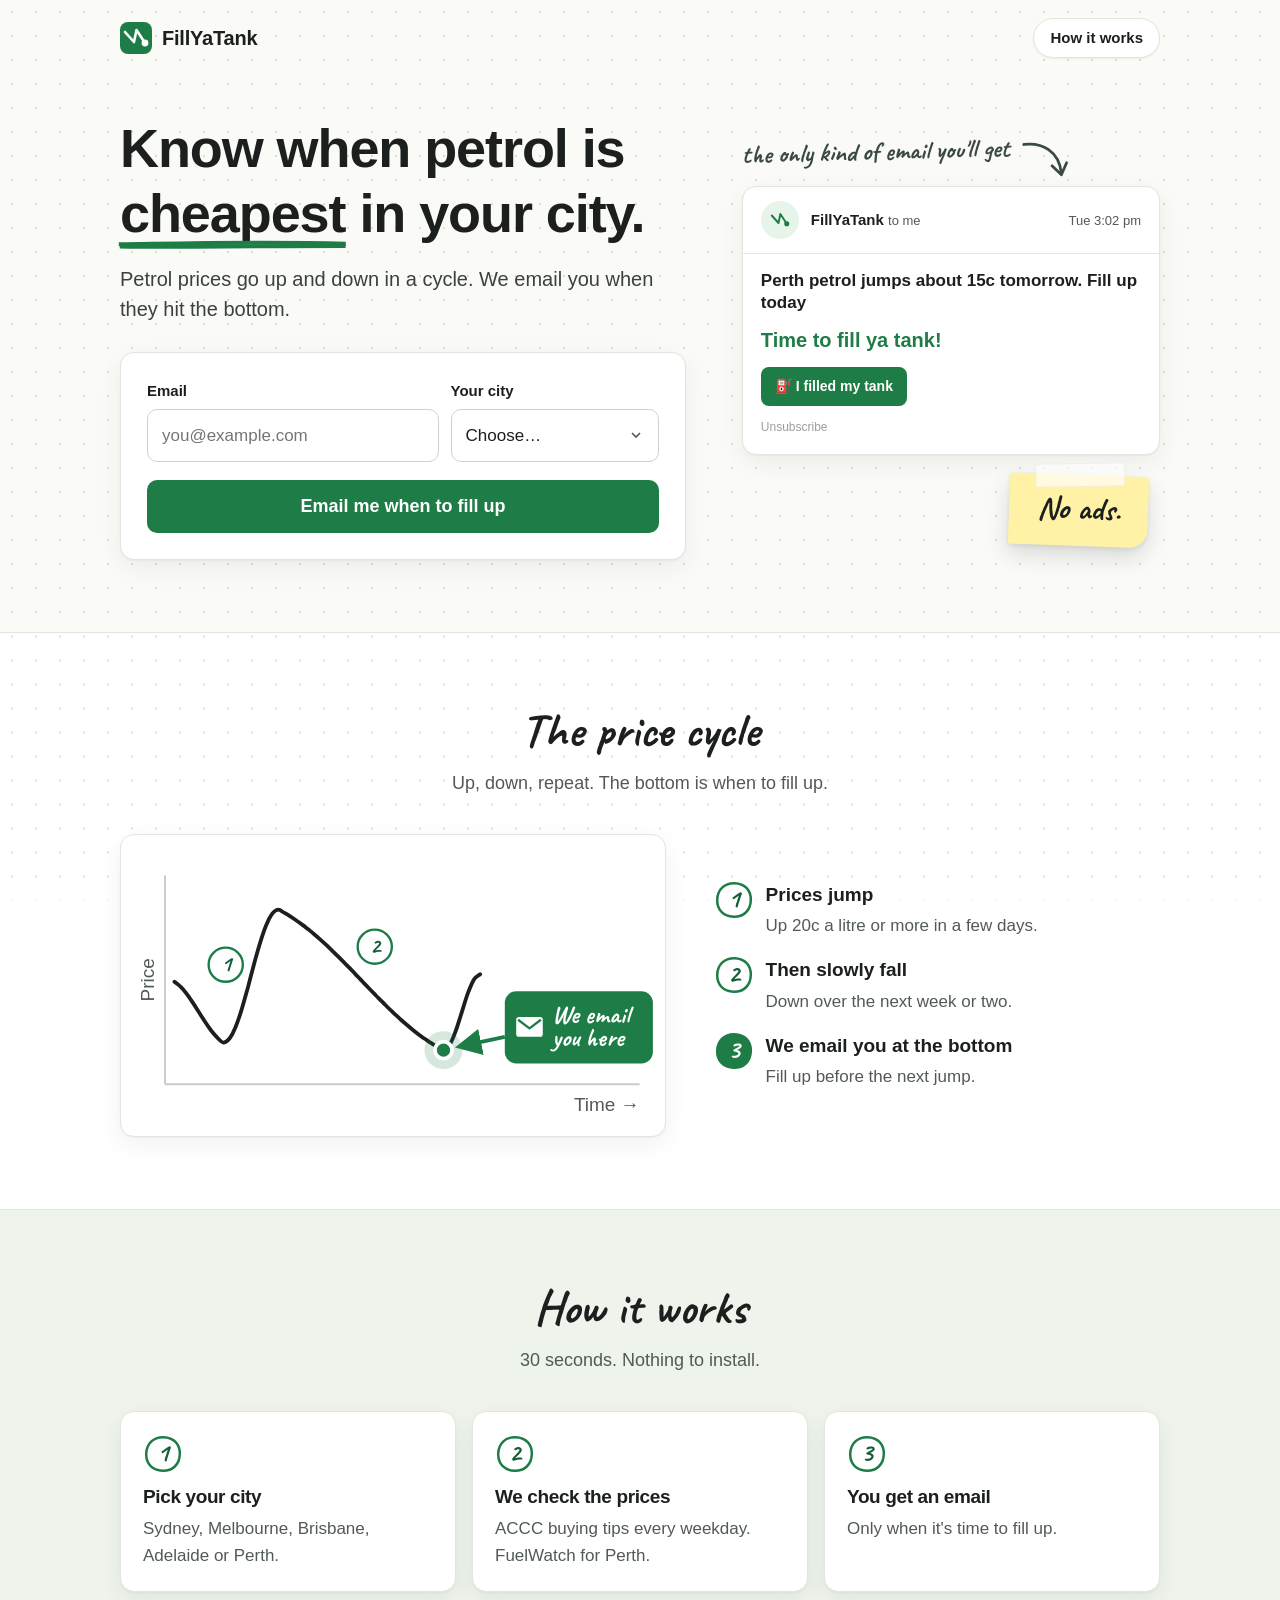
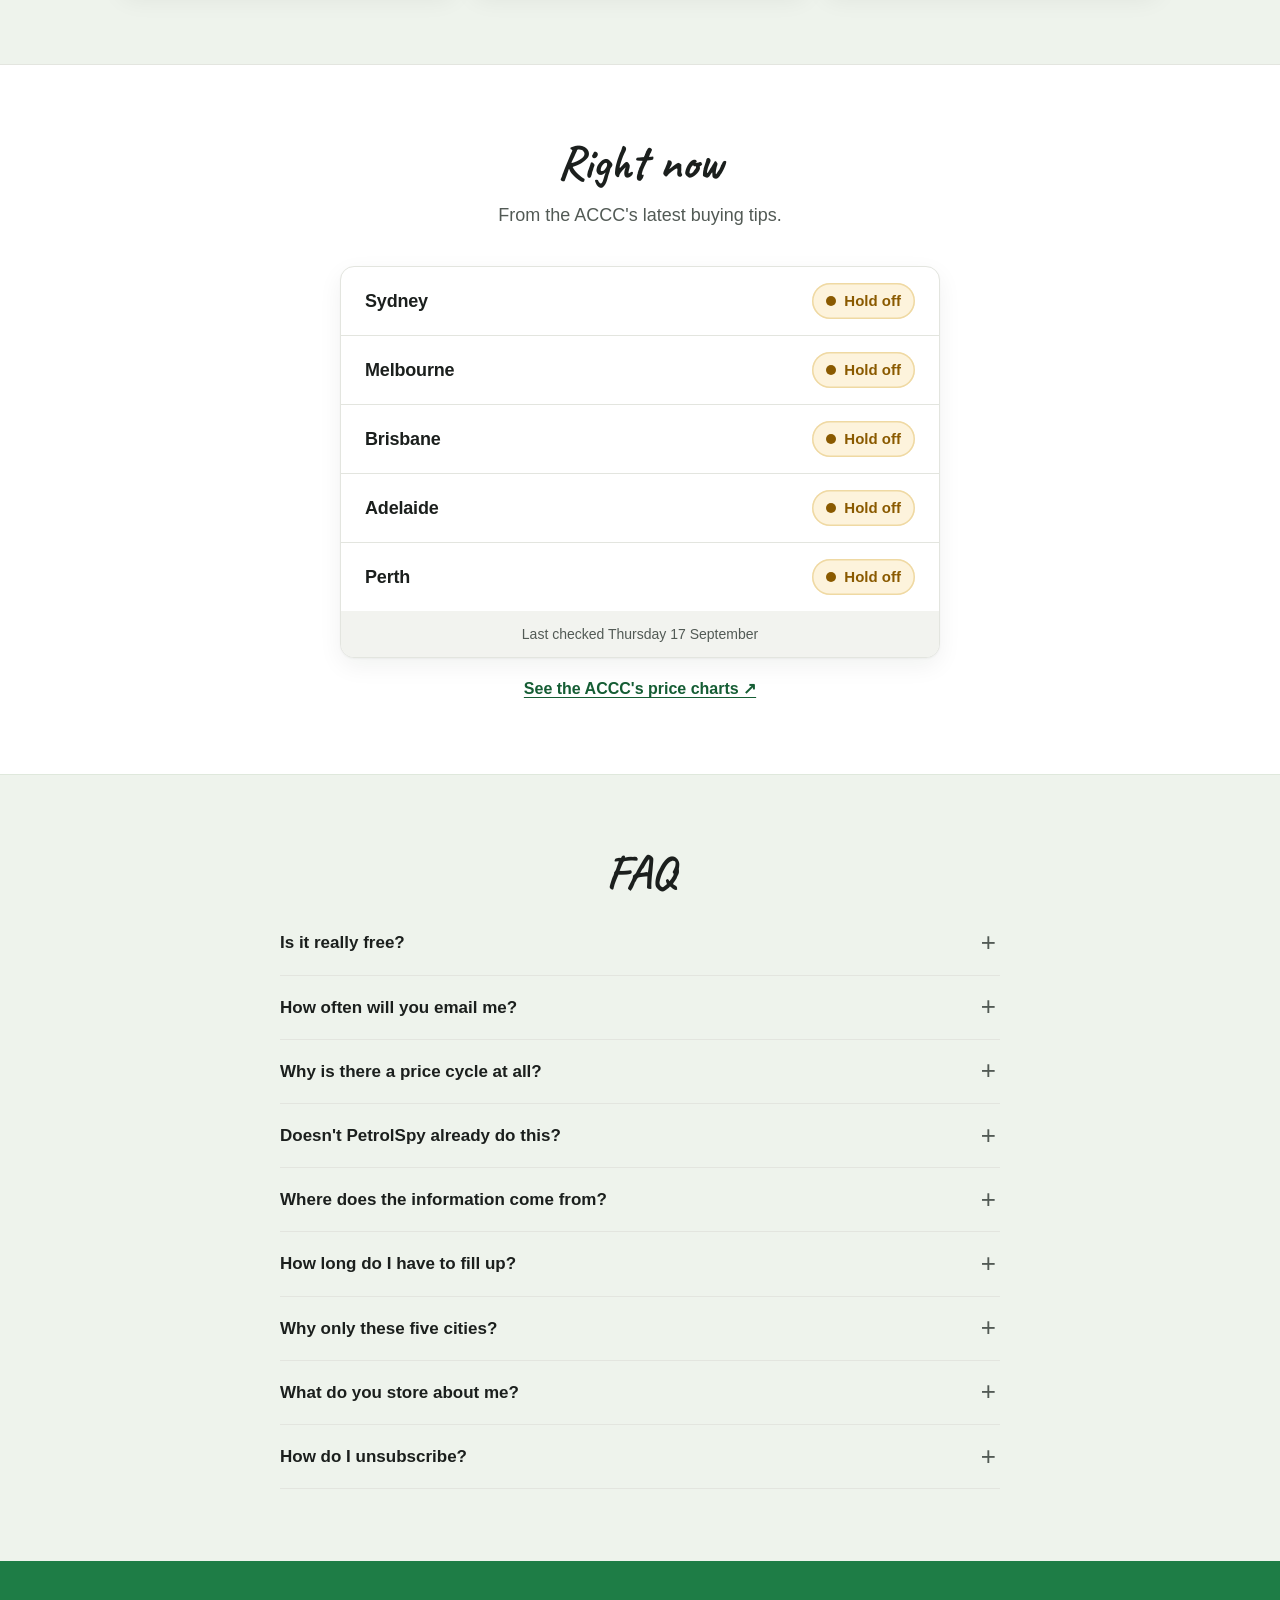
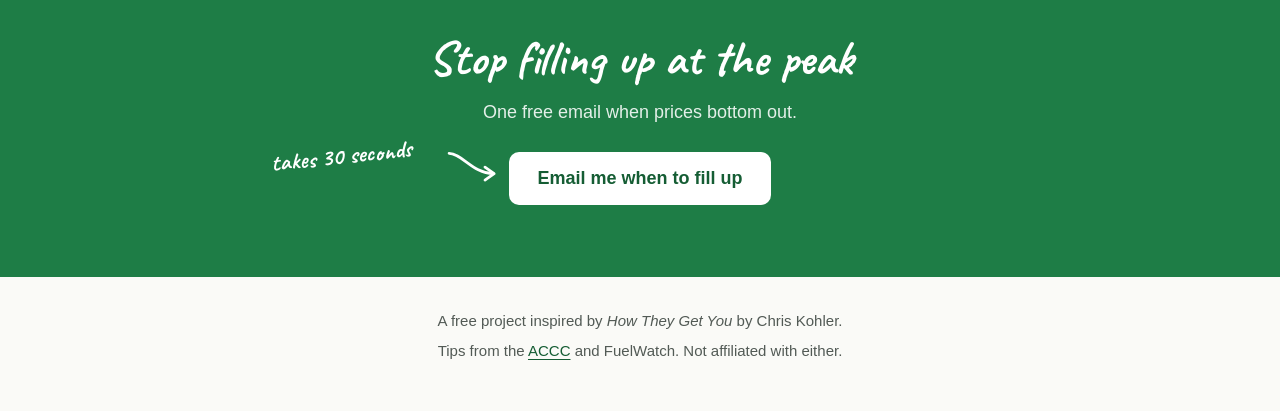
==== commit b243b085: "Snappier copy, cross-browser number circles, 'I filled my tank' button - Rewrite site copy to short," ====
--- a/index.html
+++ b/index.html
@@ -4,12 +4,12 @@
     <meta charset="UTF-8">
     <meta name="viewport" content="width=device-width, initial-scale=1.0">
     <title>FillYaTank — Know when petrol is cheapest in your city</title>
-    <meta name="description" content="Free email alerts when petrol prices hit the bottom of the price cycle in Sydney, Melbourne, Brisbane, Adelaide and Perth. Based on ACCC buying tips. No ads.">
+    <meta name="description" content="Free email alerts when petrol hits the bottom of the price cycle in Sydney, Melbourne, Brisbane, Adelaide and Perth. No ads.">
     <link rel="canonical" href="https://fillyatank.app/">
     <meta name="theme-color" content="#fafaf7">
     <link rel="icon" href="/favicon.svg" type="image/svg+xml">
     <link rel="preload" href="/fonts/caveat.woff2" as="font" type="font/woff2" crossorigin>
-    <link rel="stylesheet" href="/styles.css?v=17">
+    <link rel="stylesheet" href="/styles.css?v=18">
 
     <meta property="og:type" content="website">
     <meta property="og:site_name" content="FillYaTank">
@@ -47,7 +47,7 @@
             <div class="wrap hero-grid">
                 <div>
                     <h1>Know when petrol is <span class="mark-underline">cheapest</span> in your city.</h1>
-                    <p class="lead">Petrol prices in Australia's five biggest cities rise and fall in a cycle. We email you once, when your city hits the bottom.</p>
+                    <p class="lead">Petrol prices go up and down in a cycle. We email you when they hit the bottom.</p>
 
                     <form class="signup" id="signupForm" action="https://api.fillyatank.app/" method="POST">
                         <div class="field-row">
@@ -96,6 +96,7 @@
                         <div class="email-body">
                             <p class="email-subject">Perth petrol jumps about 15c tomorrow. Fill up today</p>
                             <p class="email-cta">Time to fill ya tank!</p>
+                            <span class="email-button">⛽ I filled my tank</span>
                             <p class="email-footer">Unsubscribe</p>
                         </div>
                     </div>
@@ -106,8 +107,8 @@
 
         <section class="section tone-white" id="how" aria-labelledby="how-title">
             <div class="wrap">
-                <h2 id="how-title">How the petrol price cycle works</h2>
-                <p class="section-intro">Prices don't move randomly. In these five cities they follow a pattern, and the bottom is the time to fill up.</p>
+                <h2 id="how-title">The price cycle</h2>
+                <p class="section-intro">Up, down, repeat. The bottom is when to fill up.</p>
 
                 <div class="cycle-grid">
                     <figure class="cycle-chart" style="margin:0">
@@ -154,9 +155,9 @@
                     </figure>
 
                     <ol class="cycle-points">
-                        <li><span class="num" aria-hidden="true">1</span><div><strong>Prices climb</strong><span>Retailers push prices up over a few days. Rises of 20 cents a litre or more are common.</span></div></li>
-                        <li><span class="num" aria-hidden="true">2</span><div><strong>Then they slowly fall</strong><span>Over the next couple of weeks, prices drift back down as stations compete.</span></div></li>
-                        <li><span class="num good" aria-hidden="true">3</span><div><strong>At the bottom, we email you</strong><span>When the ACCC says prices are around their lowest point, you get one email: fill up now, before prices climb again.</span></div></li>
+                        <li><span class="num" aria-hidden="true"><svg viewBox="0 0 40 40"><path class="num-ring" d="M20.5 3.2C31 3.4 37.2 10.6 36.8 20.4C36.4 30.6 29.6 37 19.6 36.8C9.4 36.6 3 29.8 3.2 19.8C3.4 9.8 10.4 3 20.5 3.2Z"/><text class="num-digit" x="19.5" y="18.8">1</text></svg></span><div><strong>Prices jump</strong><span>Up 20c a litre or more in a few days.</span></div></li>
+                        <li><span class="num" aria-hidden="true"><svg viewBox="0 0 40 40"><path class="num-ring" d="M20.5 3.2C31 3.4 37.2 10.6 36.8 20.4C36.4 30.6 29.6 37 19.6 36.8C9.4 36.6 3 29.8 3.2 19.8C3.4 9.8 10.4 3 20.5 3.2Z"/><text class="num-digit" x="19.5" y="18.8">2</text></svg></span><div><strong>Then slowly fall</strong><span>Down over the next week or two.</span></div></li>
+                        <li><span class="num good" aria-hidden="true"><svg viewBox="0 0 40 40"><path class="num-ring" d="M20.5 3.2C31 3.4 37.2 10.6 36.8 20.4C36.4 30.6 29.6 37 19.6 36.8C9.4 36.6 3 29.8 3.2 19.8C3.4 9.8 10.4 3 20.5 3.2Z"/><text class="num-digit" x="19.5" y="18.8">3</text></svg></span><div><strong>We email you at the bottom</strong><span>Fill up before the next jump.</span></div></li>
                     </ol>
                 </div>
             </div>
@@ -164,20 +165,23 @@
 
         <section class="section tone-tint" aria-labelledby="steps-title">
             <div class="wrap">
-                <h2 id="steps-title">How FillYaTank works</h2>
-                <p class="section-intro">It takes about 30 seconds to set up, and there's nothing to install.</p>
+                <h2 id="steps-title">How it works</h2>
+                <p class="section-intro">30 seconds. Nothing to install.</p>
                 <ol class="steps">
                     <li>
-                        <h3>Choose your city</h3>
-                        <p>Enter your email and pick Sydney, Melbourne, Brisbane, Adelaide or Perth. Confirm with the link we send.</p>
+                        <span class="num" aria-hidden="true"><svg viewBox="0 0 40 40"><path class="num-ring" d="M20.5 3.2C31 3.4 37.2 10.6 36.8 20.4C36.4 30.6 29.6 37 19.6 36.8C9.4 36.6 3 29.8 3.2 19.8C3.4 9.8 10.4 3 20.5 3.2Z"/><text class="num-digit" x="19.5" y="18.8">1</text></svg></span>
+                        <h3>Pick your city</h3>
+                        <p>Sydney, Melbourne, Brisbane, Adelaide or Perth.</p>
                     </li>
                     <li>
-                        <h3>We watch the cycle</h3>
-                        <p>Every weekday we check the ACCC's buying tip for your city. For Perth, we also check FuelWatch's prices for tomorrow.</p>
+                        <span class="num" aria-hidden="true"><svg viewBox="0 0 40 40"><path class="num-ring" d="M20.5 3.2C31 3.4 37.2 10.6 36.8 20.4C36.4 30.6 29.6 37 19.6 36.8C9.4 36.6 3 29.8 3.2 19.8C3.4 9.8 10.4 3 20.5 3.2Z"/><text class="num-digit" x="19.5" y="18.8">2</text></svg></span>
+                        <h3>We check the prices</h3>
+                        <p>ACCC buying tips every weekday. FuelWatch for Perth.</p>
                     </li>
                     <li>
-                        <h3>You get one email</h3>
-                        <p>When prices reach the bottom, we email you. Fill up soon, before prices climb again.</p>
+                        <span class="num" aria-hidden="true"><svg viewBox="0 0 40 40"><path class="num-ring" d="M20.5 3.2C31 3.4 37.2 10.6 36.8 20.4C36.4 30.6 29.6 37 19.6 36.8C9.4 36.6 3 29.8 3.2 19.8C3.4 9.8 10.4 3 20.5 3.2Z"/><text class="num-digit" x="19.5" y="18.8">3</text></svg></span>
+                        <h3>You get an email</h3>
+                        <p>Only when it's time to fill up.</p>
                     </li>
                 </ol>
             </div>
@@ -185,8 +189,8 @@
 
         <section class="section tone-white" id="today" aria-labelledby="today-title">
             <div class="wrap">
-                <h2 id="today-title">Where each city is today</h2>
-                <p class="section-intro">Based on the ACCC's latest buying tips.</p>
+                <h2 id="today-title">Right now</h2>
+                <p class="section-intro">From the ACCC's latest buying tips.</p>
 
                 <div class="status-card">
                     <ul class="status-list">
@@ -201,7 +205,7 @@
                     </div>
                 </div>
 
-                <p class="status-link"><a href="https://www.accc.gov.au/consumers/petrol-and-fuel/petrol-price-cycles-in-the-5-largest-cities" rel="noopener">See each city's latest price chart on the ACCC website ↗</a></p>
+                <p class="status-link"><a href="https://www.accc.gov.au/consumers/petrol-and-fuel/petrol-price-cycles-in-the-5-largest-cities" rel="noopener">See the ACCC's price charts ↗</a></p>
             </div>
         </section>
 
@@ -211,39 +215,39 @@
                 <div class="faq">
                     <details>
                         <summary>Is it really free?</summary>
-                        <p>Yes. FillYaTank is a free, non-commercial project run by one person. There are no ads and no paid plans, and your email is never sold or shared.</p>
+                        <p>Yes. No ads, no paid plans, and we never sell or share your email.</p>
                     </details>
                     <details>
                         <summary>How often will you email me?</summary>
-                        <p>One email per city, per cycle: only when your city reaches the bottom. According to the ACCC, a typical cycle lasts about 5 weeks in Sydney, 6 in Melbourne, 6½ in Brisbane, 2½ in Adelaide and 1 week in Perth. Nothing else.</p>
+                        <p>Only when your city hits the bottom: every few weeks in the east, weekly in Perth. Nothing else.</p>
                     </details>
                     <details>
                         <summary>Why is there a price cycle at all?</summary>
-                        <p>According to the ACCC, price cycles come from retailers' own pricing decisions, not from changes in wholesale costs. One or more retailers lead a sharp price rise, others follow, and prices then slowly drift back down. It isn't illegal, but there's no cost reason for it. If you think prices shouldn't work this way, tell your local MP. You can <a href="https://www.aph.gov.au/Senators_and_Members/Members" rel="noopener">find your federal MP here</a>.</p>
+                        <p>One retailer pushes prices up, others follow, then prices drift down. The ACCC says it isn't driven by costs. Don't like it? <a href="https://www.aph.gov.au/Senators_and_Members/Members" rel="noopener">Tell your MP</a>.</p>
                     </details>
                     <details>
                         <summary>Doesn't PetrolSpy already do this?</summary>
-                        <p>Sort of. Apps like PetrolSpy are great for finding the cheapest station near you, but you have to remember to check them, and they're supported by ads. FillYaTank comes to you instead: one email at the right time, no app and no ads.</p>
+                        <p>Sort of. PetrolSpy shows prices, but you have to check it and it has ads. We just email you when it matters.</p>
                     </details>
                     <details>
                         <summary>Where does the information come from?</summary>
-                        <p>The ACCC (Australian Competition and Consumer Commission) publishes petrol buying tips for these five cities on weekdays, and we check them every weekday. For Perth we also use FuelWatch (Government of WA), which publishes every station's price for the next day each afternoon. FillYaTank isn't affiliated with either.</p>
+                        <p>ACCC buying tips, checked every weekday, plus FuelWatch's next-day prices for Perth. We're not affiliated with either.</p>
                     </details>
                     <details>
                         <summary>How long do I have to fill up?</summary>
-                        <p>In Perth, the email arrives the afternoon before prices jump, and WA's FuelWatch rules lock each day's prices in for 24 hours from 6am, so you have the rest of the day. In the other cities prices can climb quickly once a new cycle starts, so sooner is better.</p>
+                        <p>In Perth, the rest of the day: the email arrives the afternoon before prices jump. Elsewhere, the sooner the better.</p>
                     </details>
                     <details>
                         <summary>Why only these five cities?</summary>
-                        <p>Regular price cycles happen in Australia's five largest cities. The ACCC doesn't publish buying tips for Canberra, Hobart, Darwin or most regional areas because prices there don't cycle in the same way.</p>
+                        <p>They're where the ACCC tracks regular price cycles.</p>
                     </details>
                     <details>
                         <summary>What do you store about me?</summary>
-                        <p>Just your email address and city. No names, no tracking cookies and no analytics scripts. Page visits are counted anonymously.</p>
+                        <p>Just your email and city. No tracking cookies. Visits are counted anonymously.</p>
                     </details>
                     <details>
                         <summary>How do I unsubscribe?</summary>
-                        <p>Every email has a one-click unsubscribe link.</p>
+                        <p>One click, from any email.</p>
                     </details>
                 </div>
             </div>
@@ -252,7 +256,7 @@
         <section class="section cta-band tone-accent" aria-labelledby="cta-title">
             <div class="wrap">
                 <h2 id="cta-title">Stop filling up at the peak</h2>
-                <p>One free email when your city's prices hit the bottom.</p>
+                <p>One free email when prices bottom out.</p>
                 <div class="cta-doodle-wrap">
                     <span class="margin-note cta-note" aria-hidden="true">takes 30 seconds</span>
                     <svg class="doodle-arrow cta-arrow" viewBox="0 0 60 50" aria-hidden="true"><path d="M4 8 C 18 8, 30 30, 52 30" /><path d="M43 23 L53 30 L43 37" /></svg>
@@ -264,8 +268,8 @@
 
     <footer class="site-footer">
         <div class="wrap">
-            <p>FillYaTank is a free project, inspired by <em>How They Get You</em> by Chris Kohler.</p>
-            <p>Buying tips from the <a href="https://www.accc.gov.au/consumers/petrol-and-fuel/petrol-price-cycles-in-the-5-largest-cities" rel="noopener">ACCC</a>. Not affiliated with the ACCC.</p>
+            <p>A free project inspired by <em>How They Get You</em> by Chris Kohler.</p>
+            <p>Tips from the <a href="https://www.accc.gov.au/consumers/petrol-and-fuel/petrol-price-cycles-in-the-5-largest-cities" rel="noopener">ACCC</a> and FuelWatch. Not affiliated with either.</p>
         </div>
     </footer>
 
--- a/styles.css
+++ b/styles.css
@@ -389,6 +389,17 @@
   margin: 4px 0 12px;
 }
 
+.email-button {
+  display: inline-block;
+  font-size: 14px;
+  font-weight: 700;
+  color: #fff;
+  background: var(--accent);
+  border-radius: 8px;
+  padding: 8px 14px;
+  margin: 0 0 12px;
+}
+
 .email-body .email-footer {
   font-size: 12px;
   color: #9aa19c;
@@ -557,21 +568,6 @@
   align-items: start;
 }
 
-.cycle-points .num {
-  width: 36px;
-  height: 36px;
-  border-radius: 50%;
-  background: var(--surface-muted);
-  font-weight: 700;
-  display: grid;
-  place-items: center;
-}
-
-.cycle-points .num.good {
-  background: var(--accent);
-  color: #fff;
-}
-
 .cycle-points strong {
   display: block;
   font-size: 19px;
@@ -590,7 +586,6 @@
   margin: 0;
   display: grid;
   gap: 16px;
-  counter-reset: step;
 }
 
 .steps li {
@@ -600,17 +595,7 @@
   padding: 22px;
 }
 
-.steps li::before {
-  counter-increment: step;
-  content: counter(step);
-  display: grid;
-  place-items: center;
-  width: 34px;
-  height: 34px;
-  border-radius: 50%;
-  background: var(--accent-soft);
-  color: var(--accent-text);
-  font-weight: 700;
+.steps .num {
   margin-bottom: 12px;
 }
 
@@ -1029,25 +1014,41 @@
   font-size: 24px;
 }
 
-.cycle-points .num,
-.steps li::before {
+/* Hand-drawn number circles, drawn in SVG so digits centre the same in every browser */
+.num {
+  display: block;
+  width: 40px;
+  height: 40px;
+}
+
+.num svg {
+  display: block;
+  width: 100%;
+  height: 100%;
+  overflow: visible;
+}
+
+.num-ring {
+  fill: none;
+  stroke: var(--accent);
+  stroke-width: 2.5;
+}
+
+.num-digit {
   font-family: var(--hand);
   font-size: 26px;
   font-weight: 700;
-  width: 40px;
-  height: 40px;
-  color: var(--accent-text);
-  background: transparent;
-  border: 2.5px solid var(--accent);
-  border-radius: 55% 45% 50% 50% / 50% 55% 45% 50%;
-  /* Caveat's digits sit low and a little right; nudge them to look centred */
-  line-height: 1;
-  padding: 0 3px 5px 0;
-}
-
-.cycle-points .num.good {
-  color: #fff;
-  background: var(--accent);
+  fill: var(--accent-text);
+  text-anchor: middle;
+  dominant-baseline: central;
+}
+
+.num.good .num-ring {
+  fill: var(--accent);
+}
+
+.num.good .num-digit {
+  fill: #fff;
 }
 
 
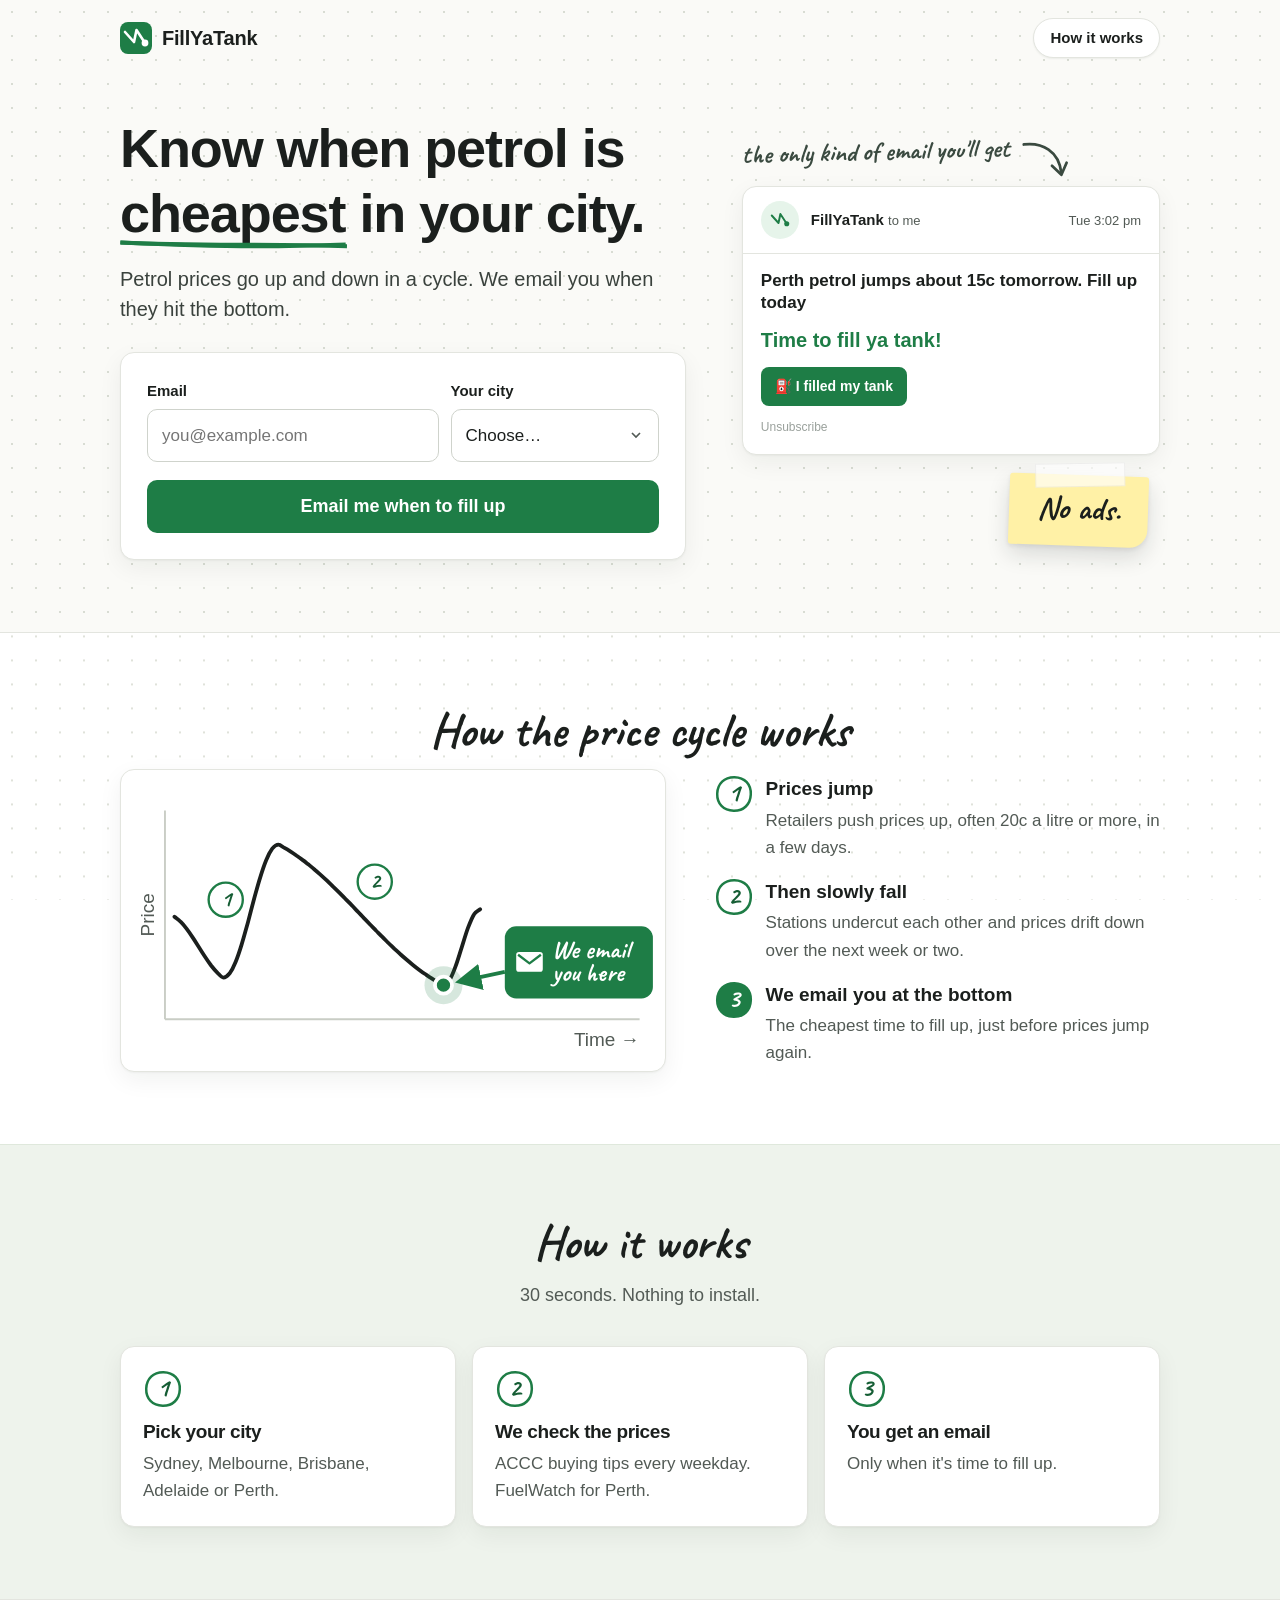
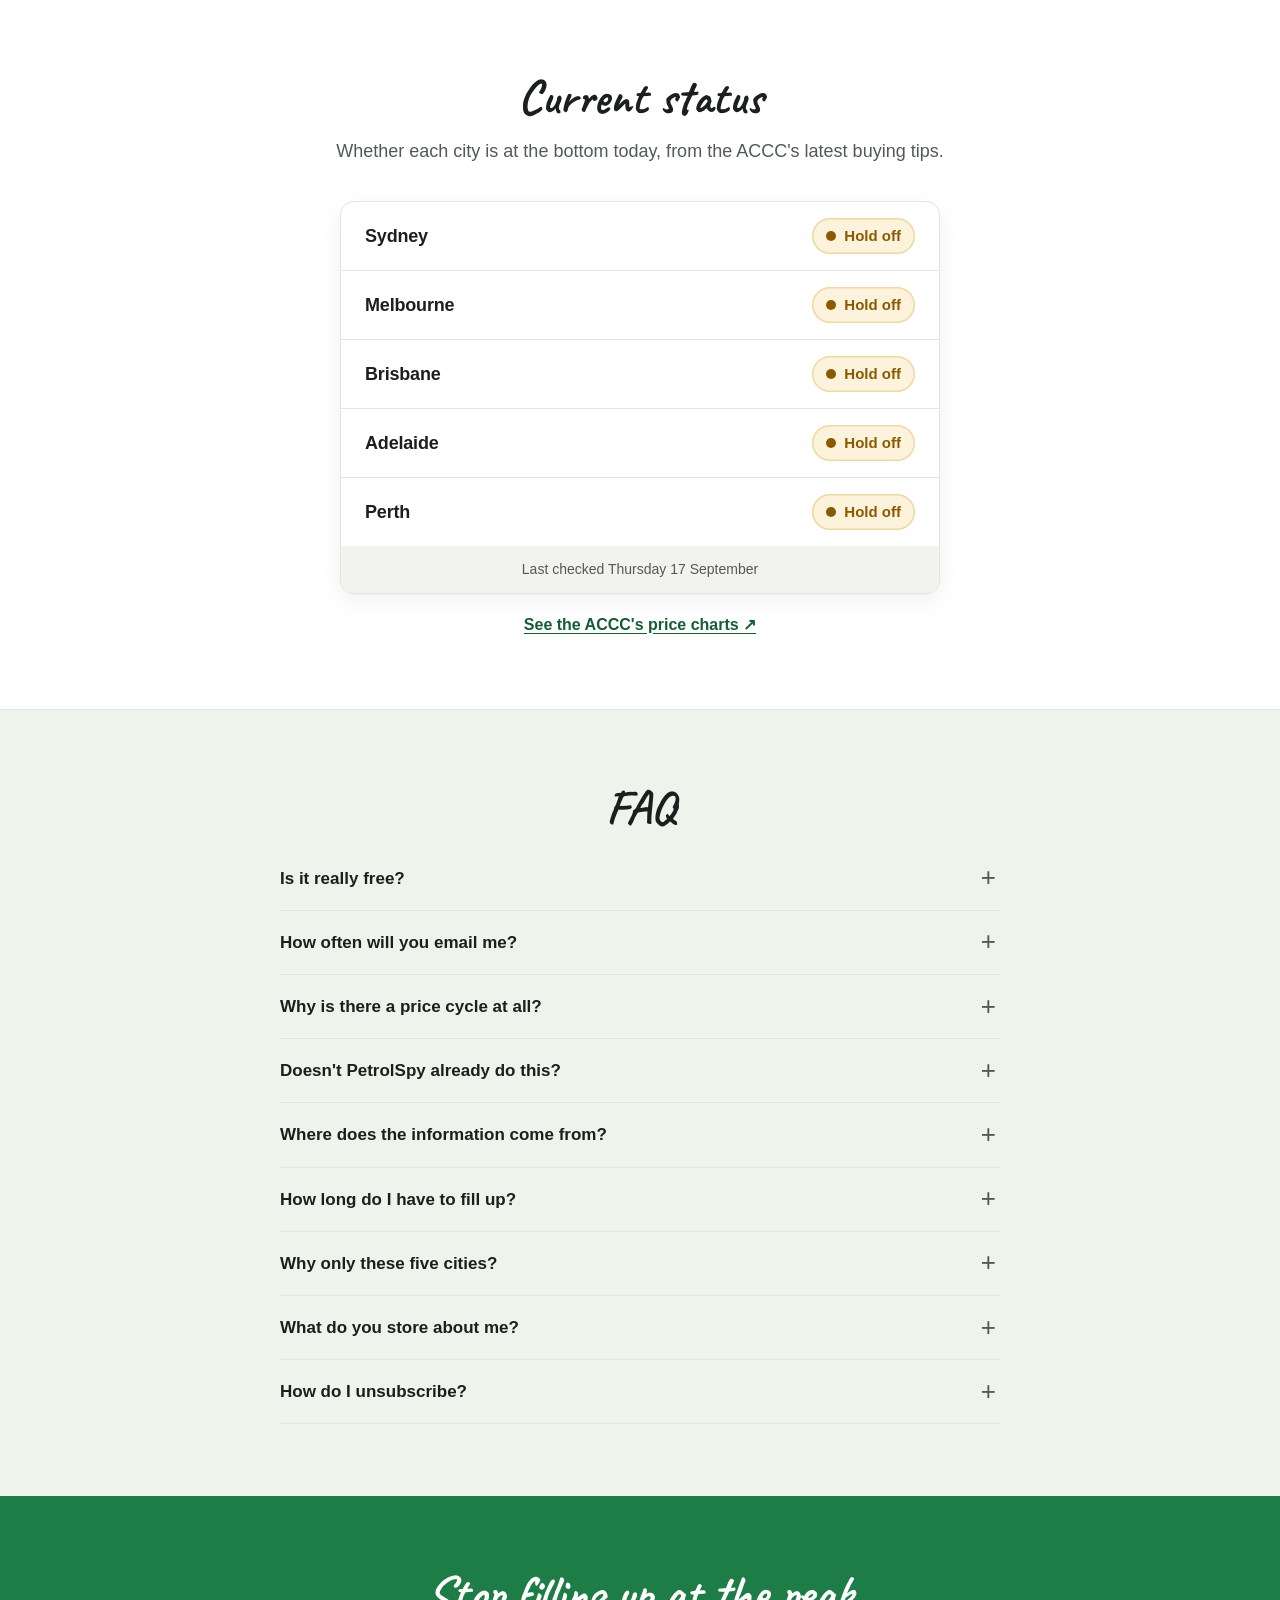
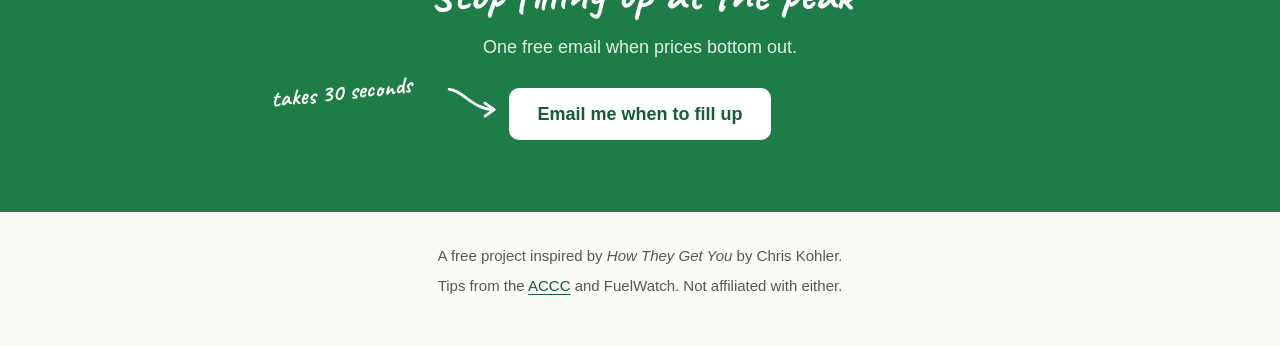
==== commit 6b702bda: "Clearer price cycle steps and 'Current status' heading Drop the redundant cycle intro, explain each " ====
--- a/index.html
+++ b/index.html
@@ -107,8 +107,7 @@
 
         <section class="section tone-white" id="how" aria-labelledby="how-title">
             <div class="wrap">
-                <h2 id="how-title">The price cycle</h2>
-                <p class="section-intro">Up, down, repeat. The bottom is when to fill up.</p>
+                <h2 id="how-title">How the price cycle works</h2>
 
                 <div class="cycle-grid">
                     <figure class="cycle-chart" style="margin:0">
@@ -155,9 +154,9 @@
                     </figure>
 
                     <ol class="cycle-points">
-                        <li><span class="num" aria-hidden="true"><svg viewBox="0 0 40 40"><path class="num-ring" d="M20.5 3.2C31 3.4 37.2 10.6 36.8 20.4C36.4 30.6 29.6 37 19.6 36.8C9.4 36.6 3 29.8 3.2 19.8C3.4 9.8 10.4 3 20.5 3.2Z"/><text class="num-digit" x="19.5" y="18.8">1</text></svg></span><div><strong>Prices jump</strong><span>Up 20c a litre or more in a few days.</span></div></li>
-                        <li><span class="num" aria-hidden="true"><svg viewBox="0 0 40 40"><path class="num-ring" d="M20.5 3.2C31 3.4 37.2 10.6 36.8 20.4C36.4 30.6 29.6 37 19.6 36.8C9.4 36.6 3 29.8 3.2 19.8C3.4 9.8 10.4 3 20.5 3.2Z"/><text class="num-digit" x="19.5" y="18.8">2</text></svg></span><div><strong>Then slowly fall</strong><span>Down over the next week or two.</span></div></li>
-                        <li><span class="num good" aria-hidden="true"><svg viewBox="0 0 40 40"><path class="num-ring" d="M20.5 3.2C31 3.4 37.2 10.6 36.8 20.4C36.4 30.6 29.6 37 19.6 36.8C9.4 36.6 3 29.8 3.2 19.8C3.4 9.8 10.4 3 20.5 3.2Z"/><text class="num-digit" x="19.5" y="18.8">3</text></svg></span><div><strong>We email you at the bottom</strong><span>Fill up before the next jump.</span></div></li>
+                        <li><span class="num" aria-hidden="true"><svg viewBox="0 0 40 40"><path class="num-ring" d="M20.5 3.2C31 3.4 37.2 10.6 36.8 20.4C36.4 30.6 29.6 37 19.6 36.8C9.4 36.6 3 29.8 3.2 19.8C3.4 9.8 10.4 3 20.5 3.2Z"/><text class="num-digit" x="19.5" y="18.8">1</text></svg></span><div><strong>Prices jump</strong><span>Retailers push prices up, often 20c a litre or more, in a few days.</span></div></li>
+                        <li><span class="num" aria-hidden="true"><svg viewBox="0 0 40 40"><path class="num-ring" d="M20.5 3.2C31 3.4 37.2 10.6 36.8 20.4C36.4 30.6 29.6 37 19.6 36.8C9.4 36.6 3 29.8 3.2 19.8C3.4 9.8 10.4 3 20.5 3.2Z"/><text class="num-digit" x="19.5" y="18.8">2</text></svg></span><div><strong>Then slowly fall</strong><span>Stations undercut each other and prices drift down over the next week or two.</span></div></li>
+                        <li><span class="num good" aria-hidden="true"><svg viewBox="0 0 40 40"><path class="num-ring" d="M20.5 3.2C31 3.4 37.2 10.6 36.8 20.4C36.4 30.6 29.6 37 19.6 36.8C9.4 36.6 3 29.8 3.2 19.8C3.4 9.8 10.4 3 20.5 3.2Z"/><text class="num-digit" x="19.5" y="18.8">3</text></svg></span><div><strong>We email you at the bottom</strong><span>The cheapest time to fill up, just before prices jump again.</span></div></li>
                     </ol>
                 </div>
             </div>
@@ -189,8 +188,8 @@
 
         <section class="section tone-white" id="today" aria-labelledby="today-title">
             <div class="wrap">
-                <h2 id="today-title">Right now</h2>
-                <p class="section-intro">From the ACCC's latest buying tips.</p>
+                <h2 id="today-title">Current status</h2>
+                <p class="section-intro">Whether each city is at the bottom today, from the ACCC's latest buying tips.</p>
 
                 <div class="status-card">
                     <ul class="status-list">
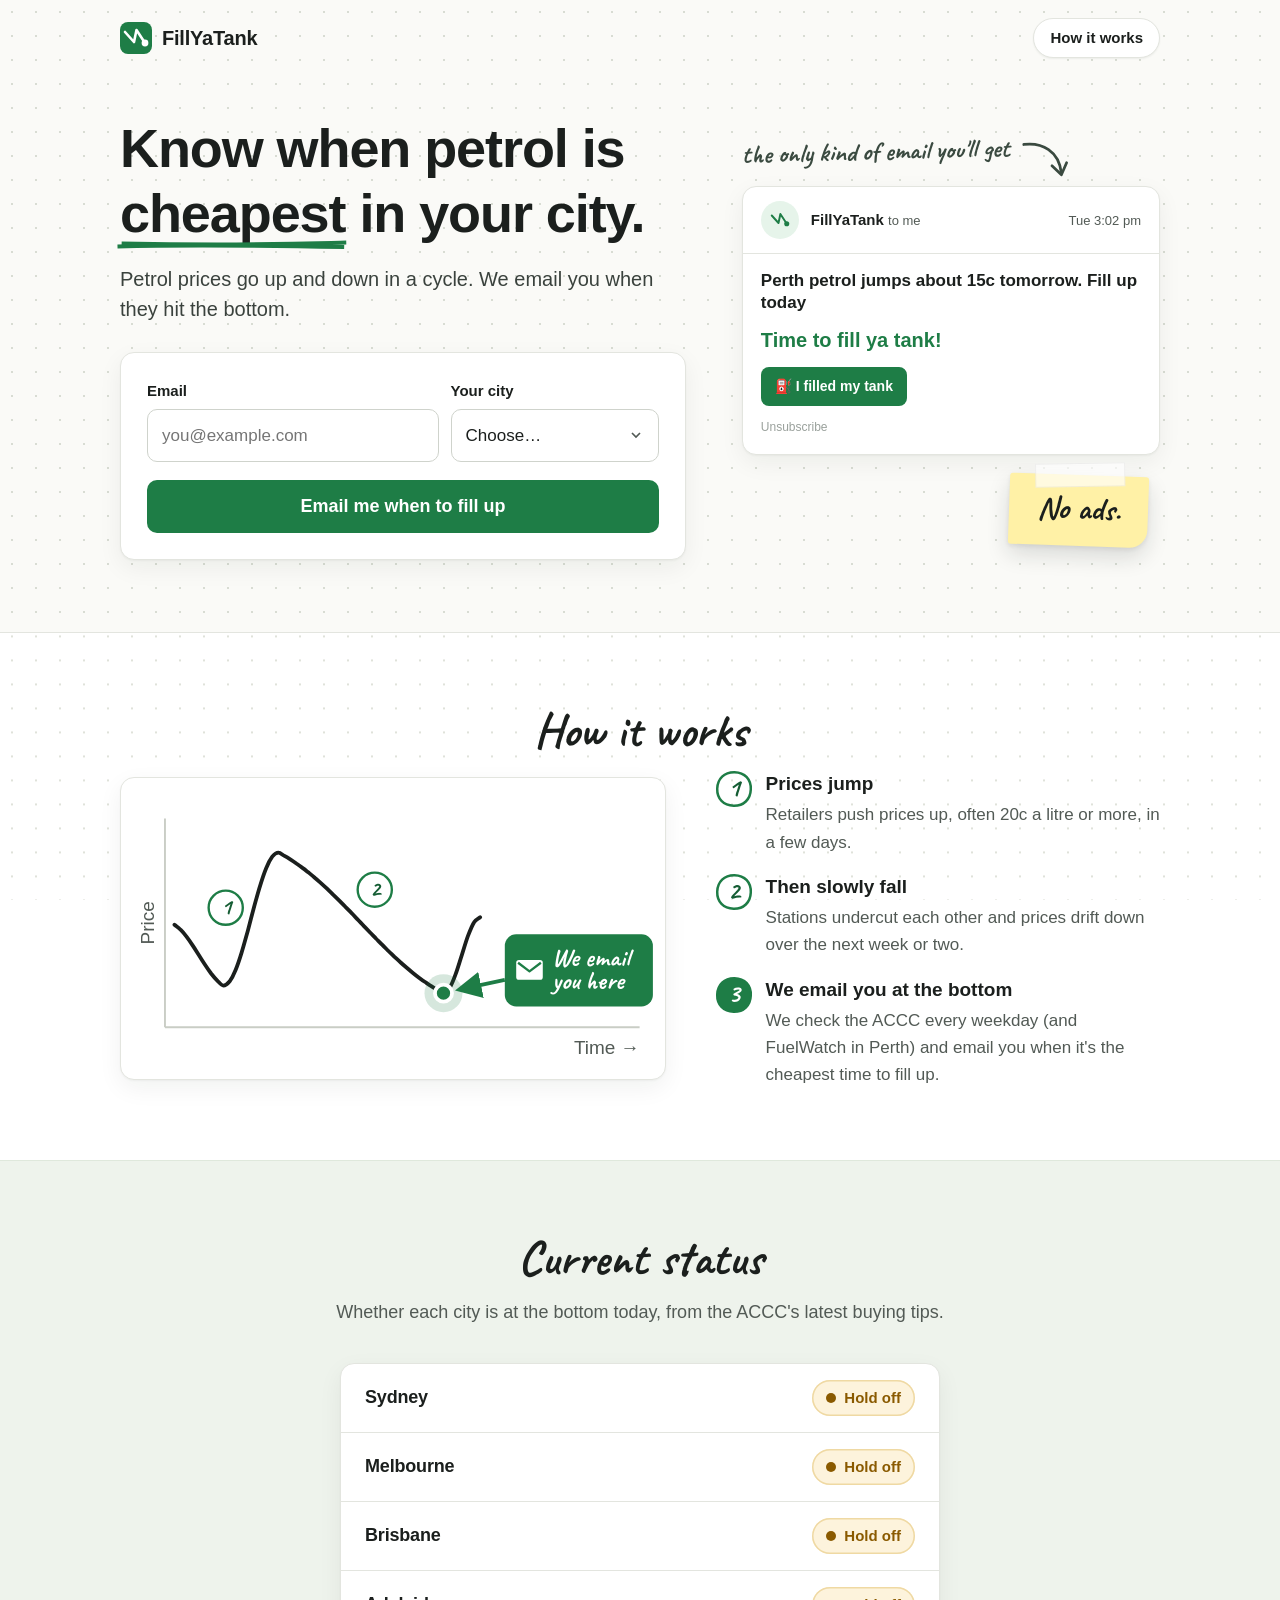
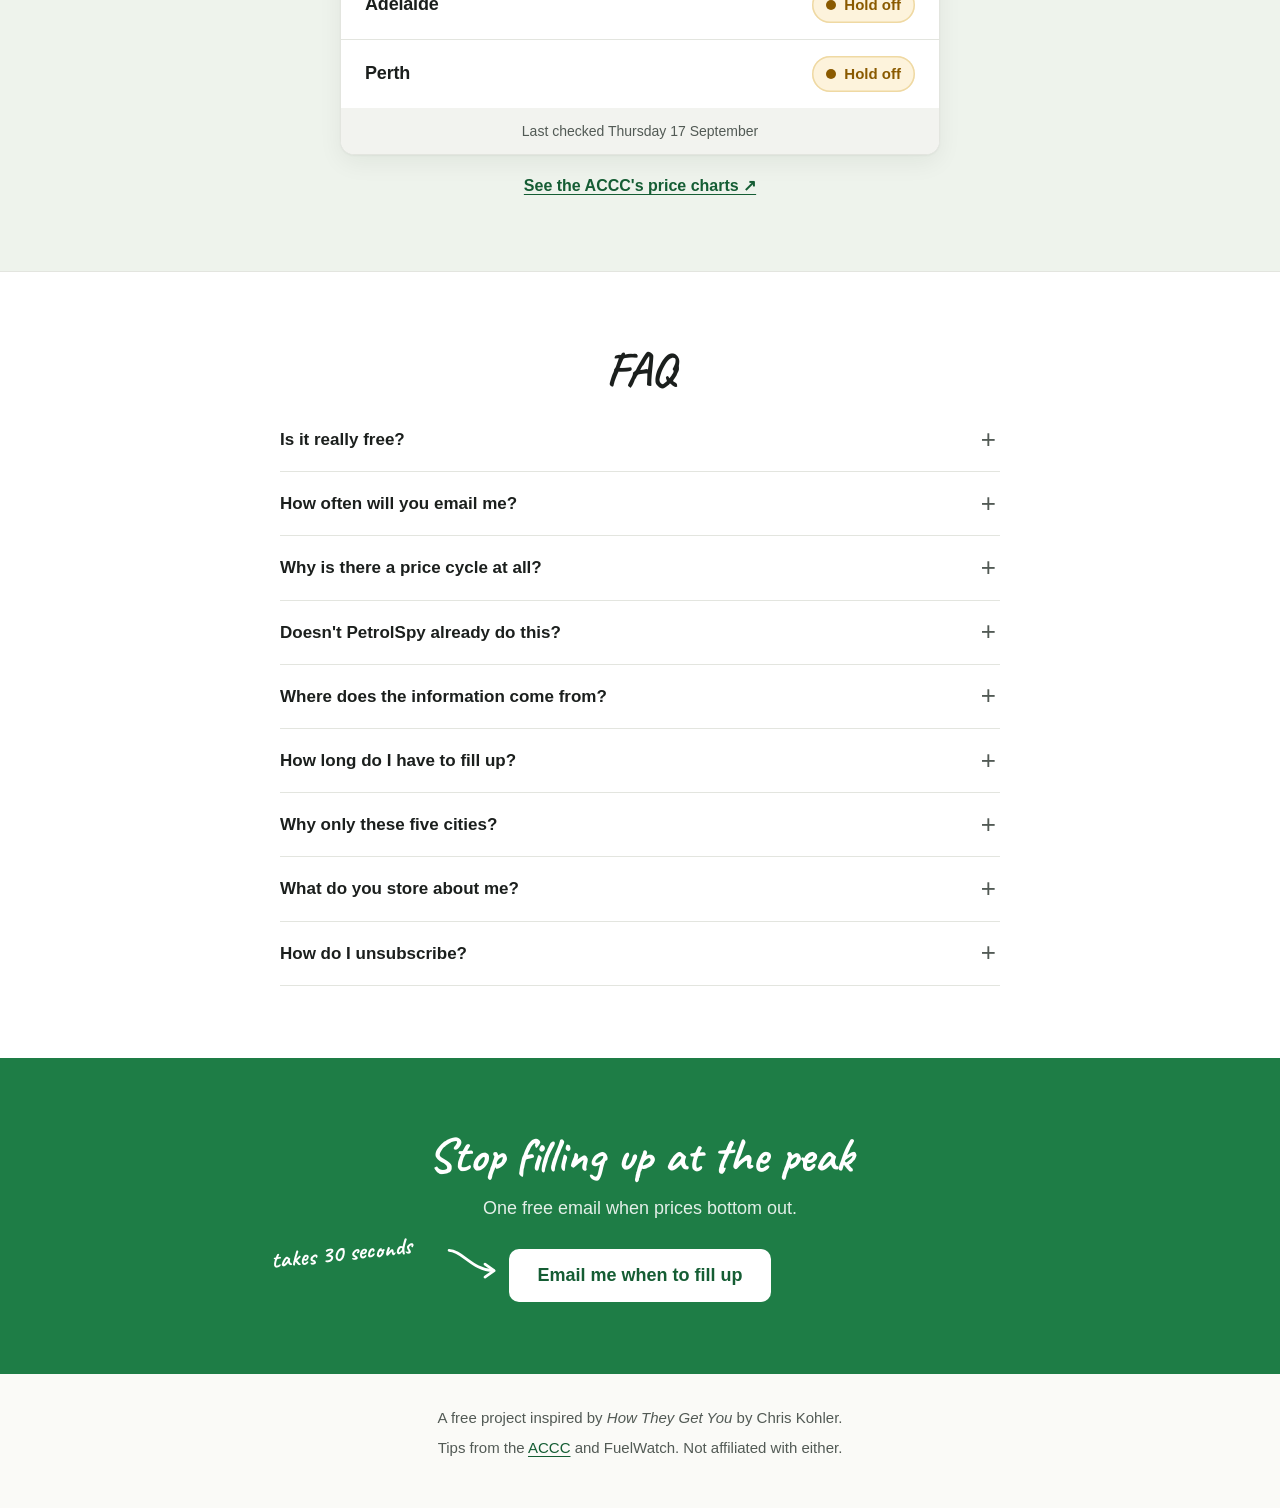
==== commit 4843ec6a: "Merge the two how-it-works sections into one The cycle section and the three setup steps repeated ea" ====
--- a/index.html
+++ b/index.html
@@ -9,7 +9,7 @@
     <meta name="theme-color" content="#fafaf7">
     <link rel="icon" href="/favicon.svg" type="image/svg+xml">
     <link rel="preload" href="/fonts/caveat.woff2" as="font" type="font/woff2" crossorigin>
-    <link rel="stylesheet" href="/styles.css?v=18">
+    <link rel="stylesheet" href="/styles.css?v=19">
 
     <meta property="og:type" content="website">
     <meta property="og:site_name" content="FillYaTank">
@@ -107,7 +107,7 @@
 
         <section class="section tone-white" id="how" aria-labelledby="how-title">
             <div class="wrap">
-                <h2 id="how-title">How the price cycle works</h2>
+                <h2 id="how-title">How it works</h2>
 
                 <div class="cycle-grid">
                     <figure class="cycle-chart" style="margin:0">
@@ -156,37 +156,13 @@
                     <ol class="cycle-points">
                         <li><span class="num" aria-hidden="true"><svg viewBox="0 0 40 40"><path class="num-ring" d="M20.5 3.2C31 3.4 37.2 10.6 36.8 20.4C36.4 30.6 29.6 37 19.6 36.8C9.4 36.6 3 29.8 3.2 19.8C3.4 9.8 10.4 3 20.5 3.2Z"/><text class="num-digit" x="19.5" y="18.8">1</text></svg></span><div><strong>Prices jump</strong><span>Retailers push prices up, often 20c a litre or more, in a few days.</span></div></li>
                         <li><span class="num" aria-hidden="true"><svg viewBox="0 0 40 40"><path class="num-ring" d="M20.5 3.2C31 3.4 37.2 10.6 36.8 20.4C36.4 30.6 29.6 37 19.6 36.8C9.4 36.6 3 29.8 3.2 19.8C3.4 9.8 10.4 3 20.5 3.2Z"/><text class="num-digit" x="19.5" y="18.8">2</text></svg></span><div><strong>Then slowly fall</strong><span>Stations undercut each other and prices drift down over the next week or two.</span></div></li>
-                        <li><span class="num good" aria-hidden="true"><svg viewBox="0 0 40 40"><path class="num-ring" d="M20.5 3.2C31 3.4 37.2 10.6 36.8 20.4C36.4 30.6 29.6 37 19.6 36.8C9.4 36.6 3 29.8 3.2 19.8C3.4 9.8 10.4 3 20.5 3.2Z"/><text class="num-digit" x="19.5" y="18.8">3</text></svg></span><div><strong>We email you at the bottom</strong><span>The cheapest time to fill up, just before prices jump again.</span></div></li>
+                        <li><span class="num good" aria-hidden="true"><svg viewBox="0 0 40 40"><path class="num-ring" d="M20.5 3.2C31 3.4 37.2 10.6 36.8 20.4C36.4 30.6 29.6 37 19.6 36.8C9.4 36.6 3 29.8 3.2 19.8C3.4 9.8 10.4 3 20.5 3.2Z"/><text class="num-digit" x="19.5" y="18.8">3</text></svg></span><div><strong>We email you at the bottom</strong><span>We check the ACCC every weekday (and FuelWatch in Perth) and email you when it's the cheapest time to fill up.</span></div></li>
                     </ol>
                 </div>
             </div>
         </section>
 
-        <section class="section tone-tint" aria-labelledby="steps-title">
-            <div class="wrap">
-                <h2 id="steps-title">How it works</h2>
-                <p class="section-intro">30 seconds. Nothing to install.</p>
-                <ol class="steps">
-                    <li>
-                        <span class="num" aria-hidden="true"><svg viewBox="0 0 40 40"><path class="num-ring" d="M20.5 3.2C31 3.4 37.2 10.6 36.8 20.4C36.4 30.6 29.6 37 19.6 36.8C9.4 36.6 3 29.8 3.2 19.8C3.4 9.8 10.4 3 20.5 3.2Z"/><text class="num-digit" x="19.5" y="18.8">1</text></svg></span>
-                        <h3>Pick your city</h3>
-                        <p>Sydney, Melbourne, Brisbane, Adelaide or Perth.</p>
-                    </li>
-                    <li>
-                        <span class="num" aria-hidden="true"><svg viewBox="0 0 40 40"><path class="num-ring" d="M20.5 3.2C31 3.4 37.2 10.6 36.8 20.4C36.4 30.6 29.6 37 19.6 36.8C9.4 36.6 3 29.8 3.2 19.8C3.4 9.8 10.4 3 20.5 3.2Z"/><text class="num-digit" x="19.5" y="18.8">2</text></svg></span>
-                        <h3>We check the prices</h3>
-                        <p>ACCC buying tips every weekday. FuelWatch for Perth.</p>
-                    </li>
-                    <li>
-                        <span class="num" aria-hidden="true"><svg viewBox="0 0 40 40"><path class="num-ring" d="M20.5 3.2C31 3.4 37.2 10.6 36.8 20.4C36.4 30.6 29.6 37 19.6 36.8C9.4 36.6 3 29.8 3.2 19.8C3.4 9.8 10.4 3 20.5 3.2Z"/><text class="num-digit" x="19.5" y="18.8">3</text></svg></span>
-                        <h3>You get an email</h3>
-                        <p>Only when it's time to fill up.</p>
-                    </li>
-                </ol>
-            </div>
-        </section>
-
-        <section class="section tone-white" id="today" aria-labelledby="today-title">
+        <section class="section tone-tint" id="today" aria-labelledby="today-title">
             <div class="wrap">
                 <h2 id="today-title">Current status</h2>
                 <p class="section-intro">Whether each city is at the bottom today, from the ACCC's latest buying tips.</p>
@@ -208,7 +184,7 @@
             </div>
         </section>
 
-        <section class="section tone-tint" aria-labelledby="faq-title">
+        <section class="section tone-white" aria-labelledby="faq-title">
             <div class="wrap">
                 <h2 id="faq-title">FAQ</h2>
                 <div class="faq">
--- a/styles.css
+++ b/styles.css
@@ -469,8 +469,7 @@
 
 /* Cards sitting on white sections need a touch more separation */
 
-.cycle-chart,
-.steps li {
+.cycle-chart {
   background: var(--surface);
   box-shadow: var(--shadow);
 }
@@ -575,36 +574,6 @@
 }
 
 .cycle-points span {
-  color: var(--text-muted);
-}
-
-/* Steps */
-
-.steps {
-  list-style: none;
-  padding: 0;
-  margin: 0;
-  display: grid;
-  gap: 16px;
-}
-
-.steps li {
-  background: var(--surface);
-  border: 1px solid var(--border);
-  border-radius: var(--radius);
-  padding: 22px;
-}
-
-.steps .num {
-  margin-bottom: 12px;
-}
-
-.steps h3 {
-  font-size: 19px;
-  margin-bottom: 6px;
-}
-
-.steps p {
   color: var(--text-muted);
 }
 
@@ -855,10 +824,6 @@
 @media (min-width: 640px) {
   .field-row {
     grid-template-columns: 1.4fr 1fr;
-  }
-
-  .steps {
-    grid-template-columns: repeat(3, 1fr);
   }
 
   .signup {
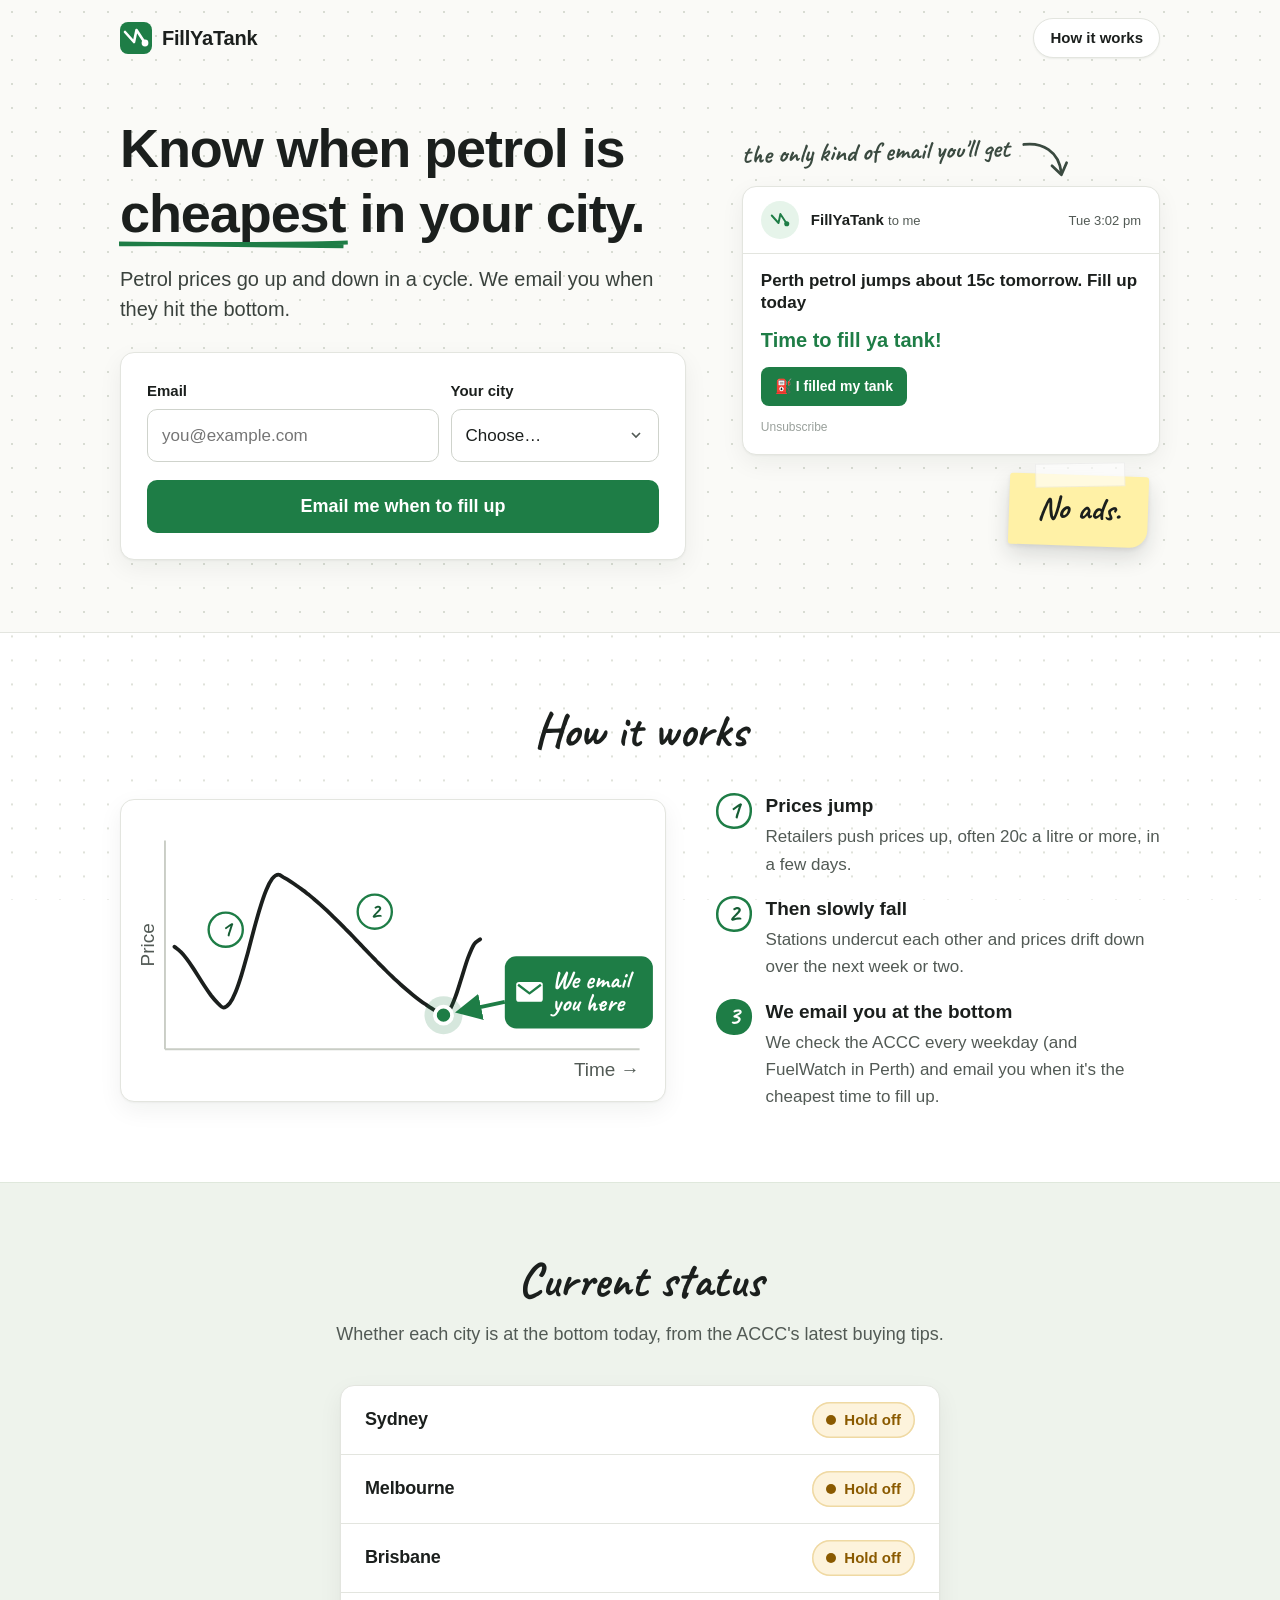
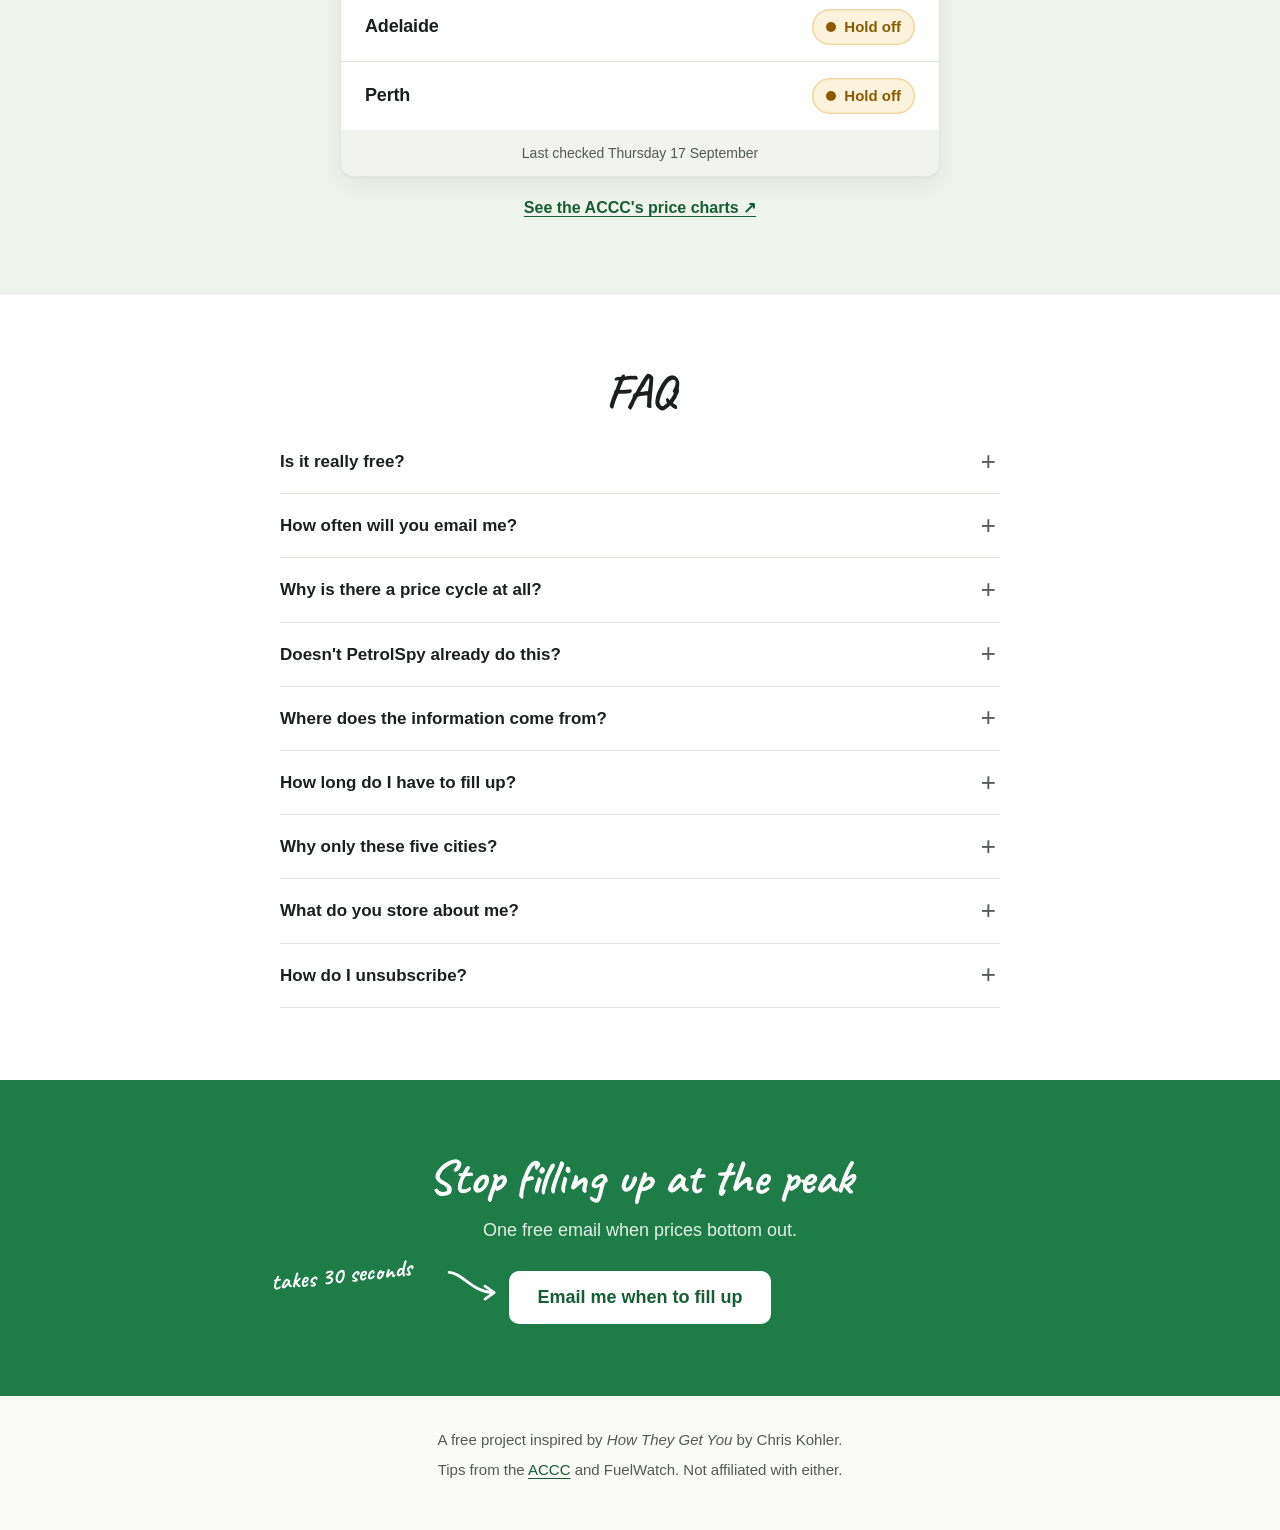
==== commit 704eb7ac: "Add space under the How it works heading Co-Authored-By: Claude Opus 5 <noreply@anthropic.com>" ====
--- a/index.html
+++ b/index.html
@@ -9,7 +9,7 @@
     <meta name="theme-color" content="#fafaf7">
     <link rel="icon" href="/favicon.svg" type="image/svg+xml">
     <link rel="preload" href="/fonts/caveat.woff2" as="font" type="font/woff2" crossorigin>
-    <link rel="stylesheet" href="/styles.css?v=19">
+    <link rel="stylesheet" href="/styles.css?v=20">
 
     <meta property="og:type" content="website">
     <meta property="og:site_name" content="FillYaTank">
--- a/styles.css
+++ b/styles.css
@@ -476,6 +476,10 @@
 
 /* Cycle chart */
 
+#how h2 {
+  margin-bottom: 36px;
+}
+
 .cycle-grid {
   display: grid;
   gap: 32px;
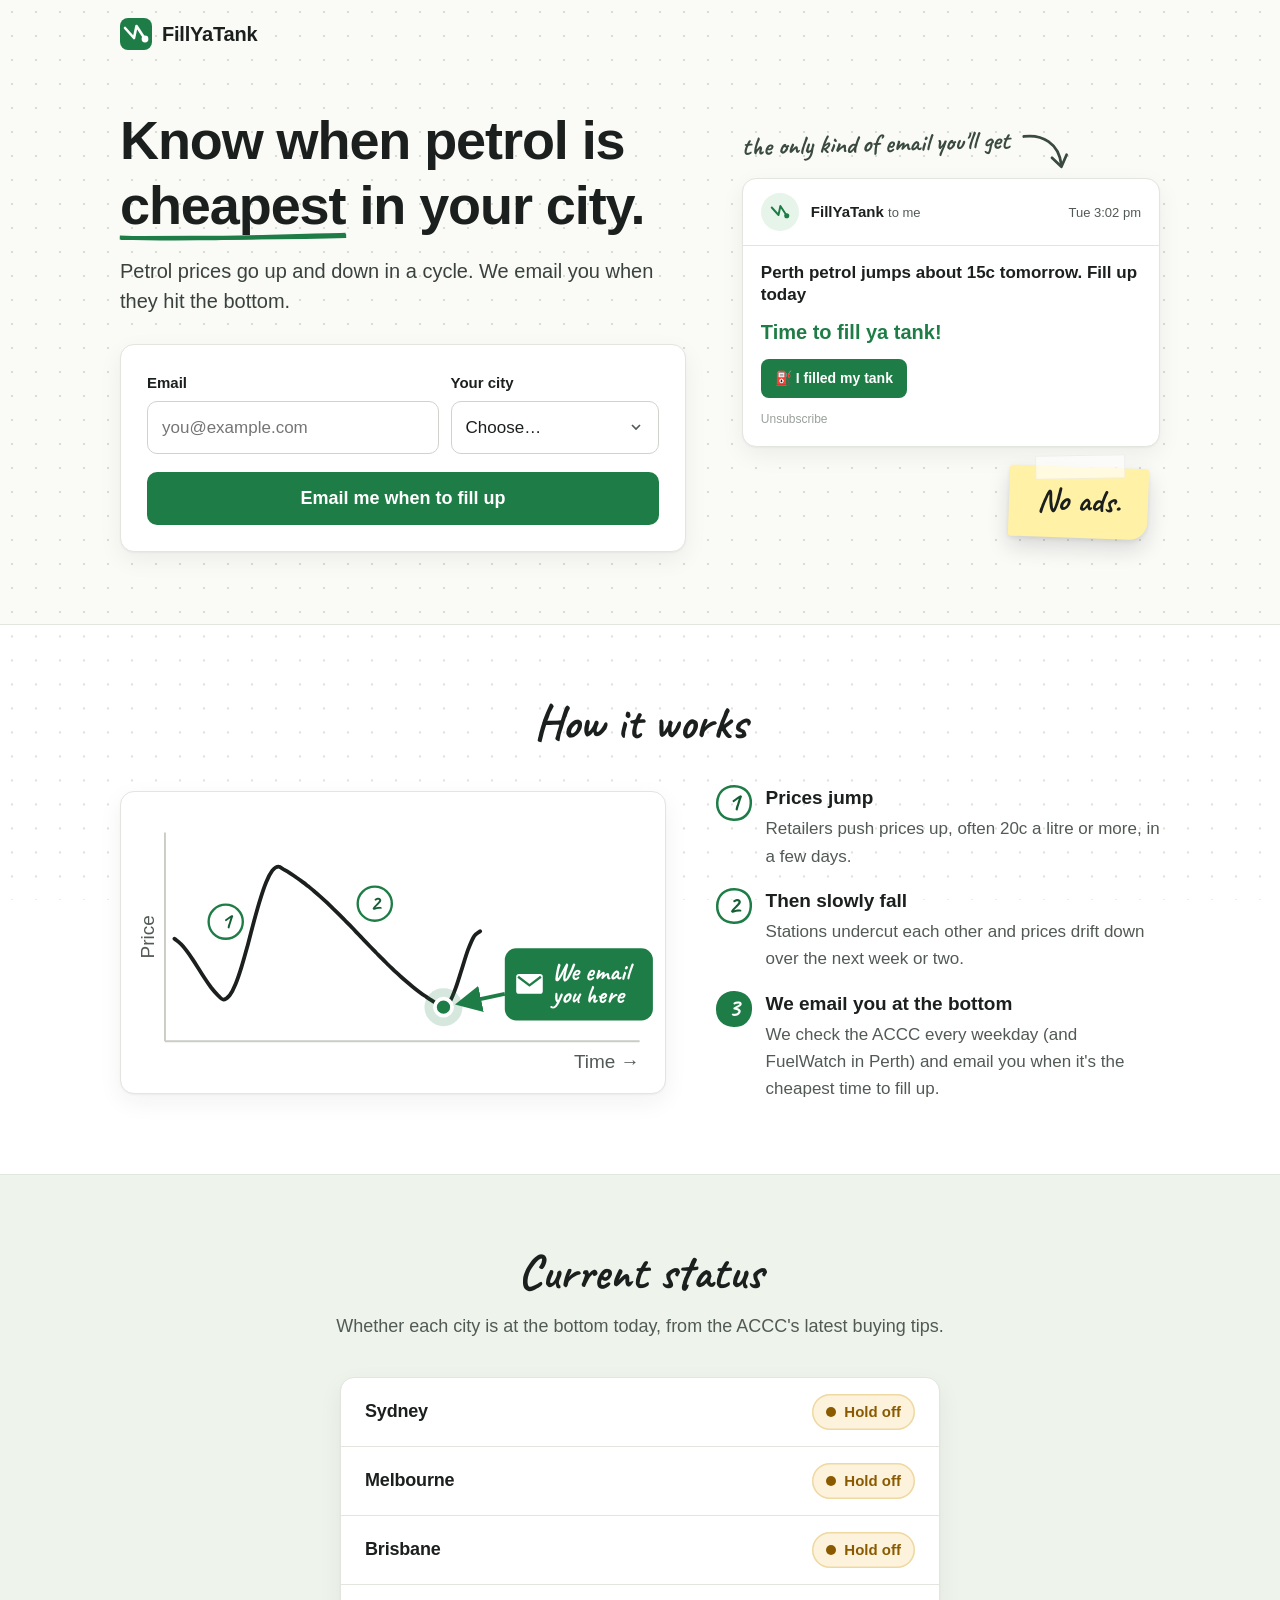
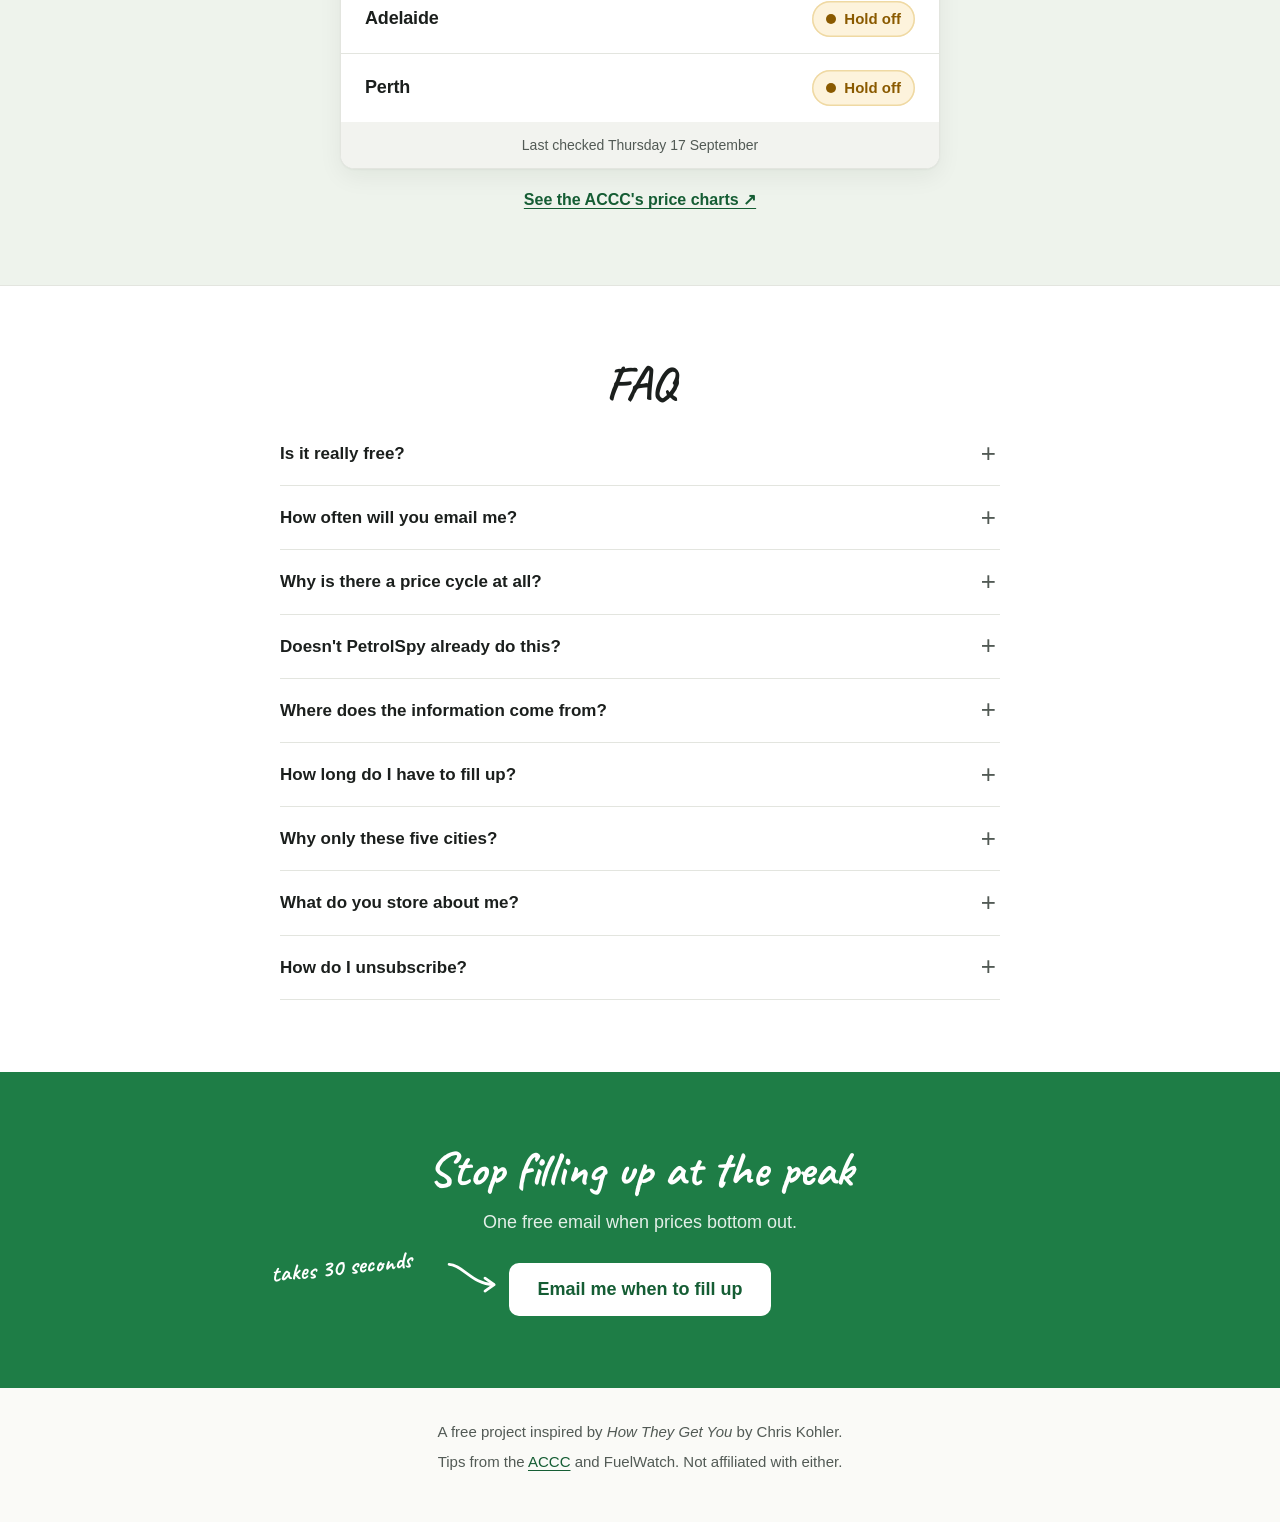
==== commit c1f84dd7: "Remove the How it works header button Co-Authored-By: Claude Opus 5 <noreply@anthropic.com>" ====
--- a/index.html
+++ b/index.html
@@ -9,7 +9,7 @@
     <meta name="theme-color" content="#fafaf7">
     <link rel="icon" href="/favicon.svg" type="image/svg+xml">
     <link rel="preload" href="/fonts/caveat.woff2" as="font" type="font/woff2" crossorigin>
-    <link rel="stylesheet" href="/styles.css?v=20">
+    <link rel="stylesheet" href="/styles.css?v=21">
 
     <meta property="og:type" content="website">
     <meta property="og:site_name" content="FillYaTank">
@@ -38,7 +38,6 @@
                 </svg>
                 FillYaTank
             </a>
-            <a class="header-link" href="#how">How it works</a>
         </div>
     </header>
 
--- a/styles.css
+++ b/styles.css
@@ -134,23 +134,6 @@
   flex: none;
 }
 
-.header-link {
-  font-size: 15px;
-  font-weight: 600;
-  color: var(--text);
-  text-decoration: none;
-  background: var(--surface);
-  border: 1px solid var(--border);
-  border-radius: 999px;
-  padding: 7px 16px;
-  box-shadow: 0 1px 2px rgba(20, 30, 25, 0.06);
-}
-
-.header-link:hover {
-  color: var(--accent-text);
-  border-color: var(--accent);
-}
-
 /* Buy banner */
 
 .buy-banner {
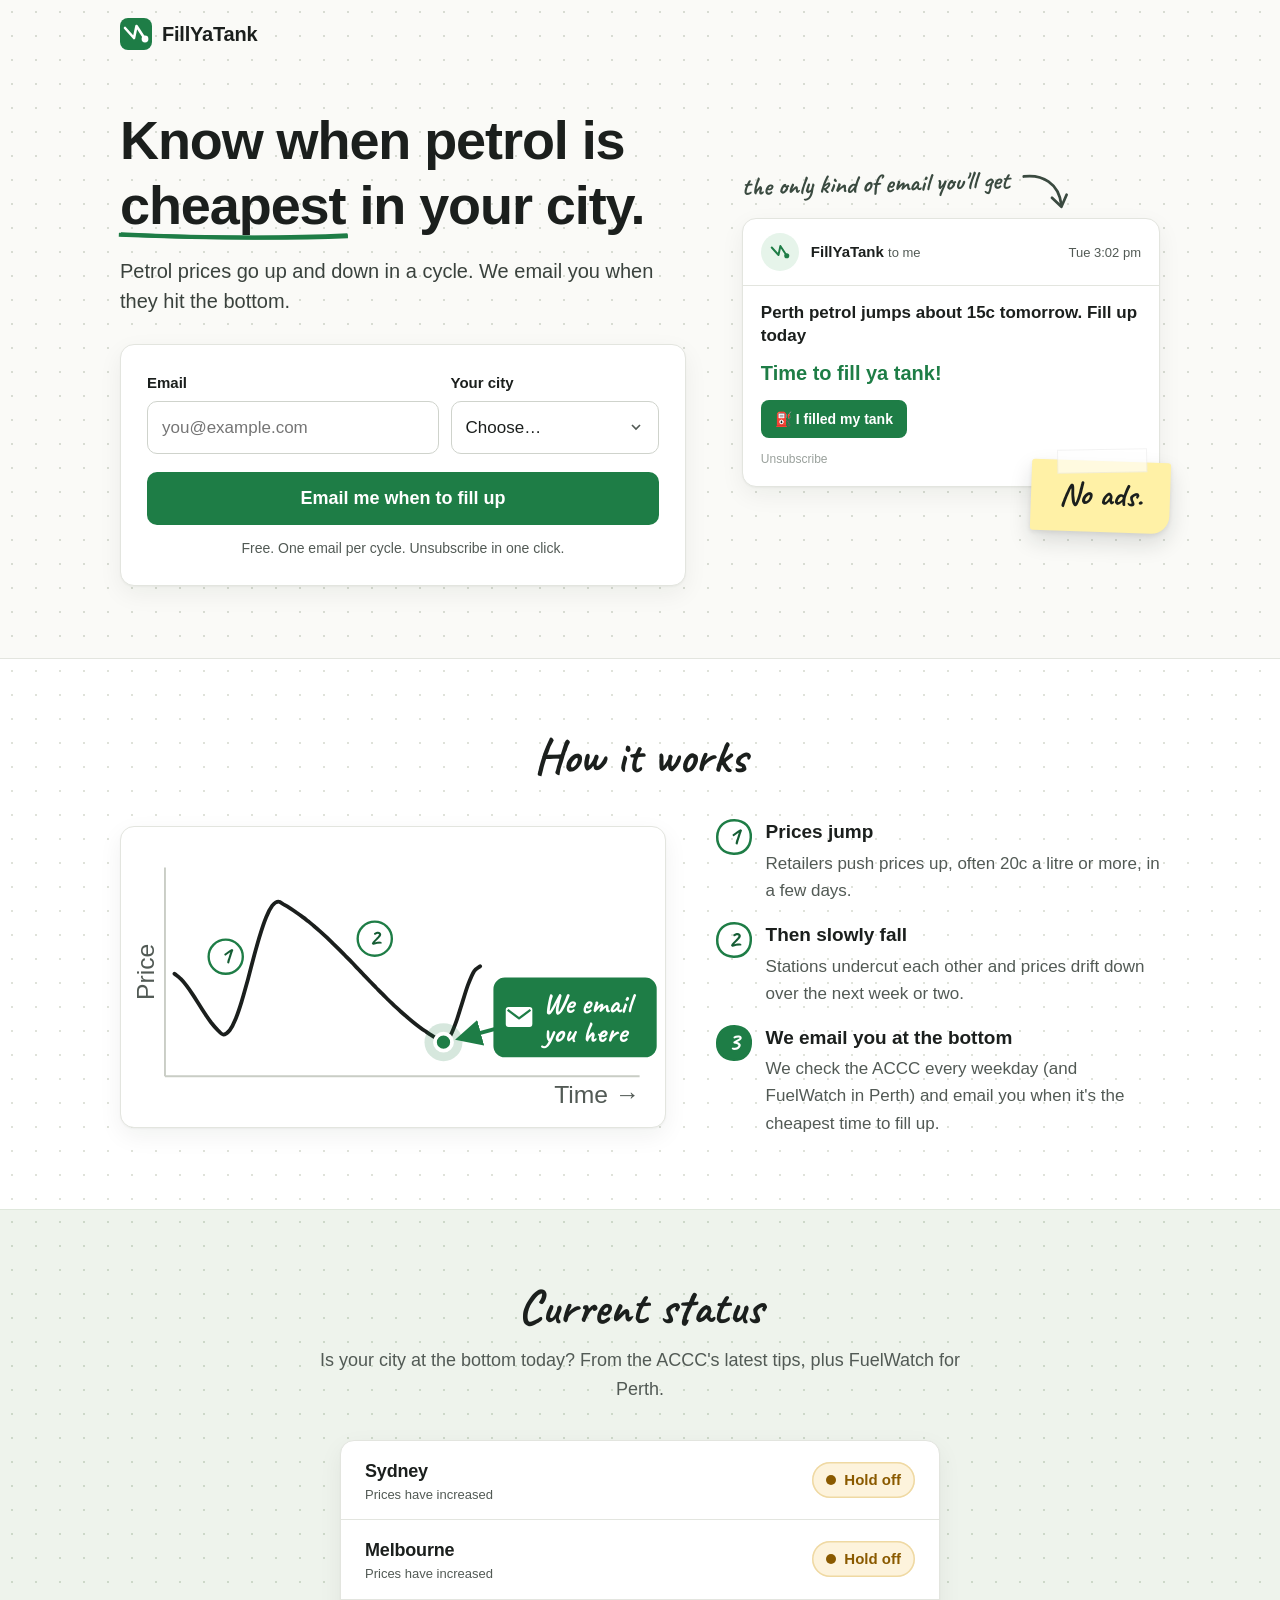
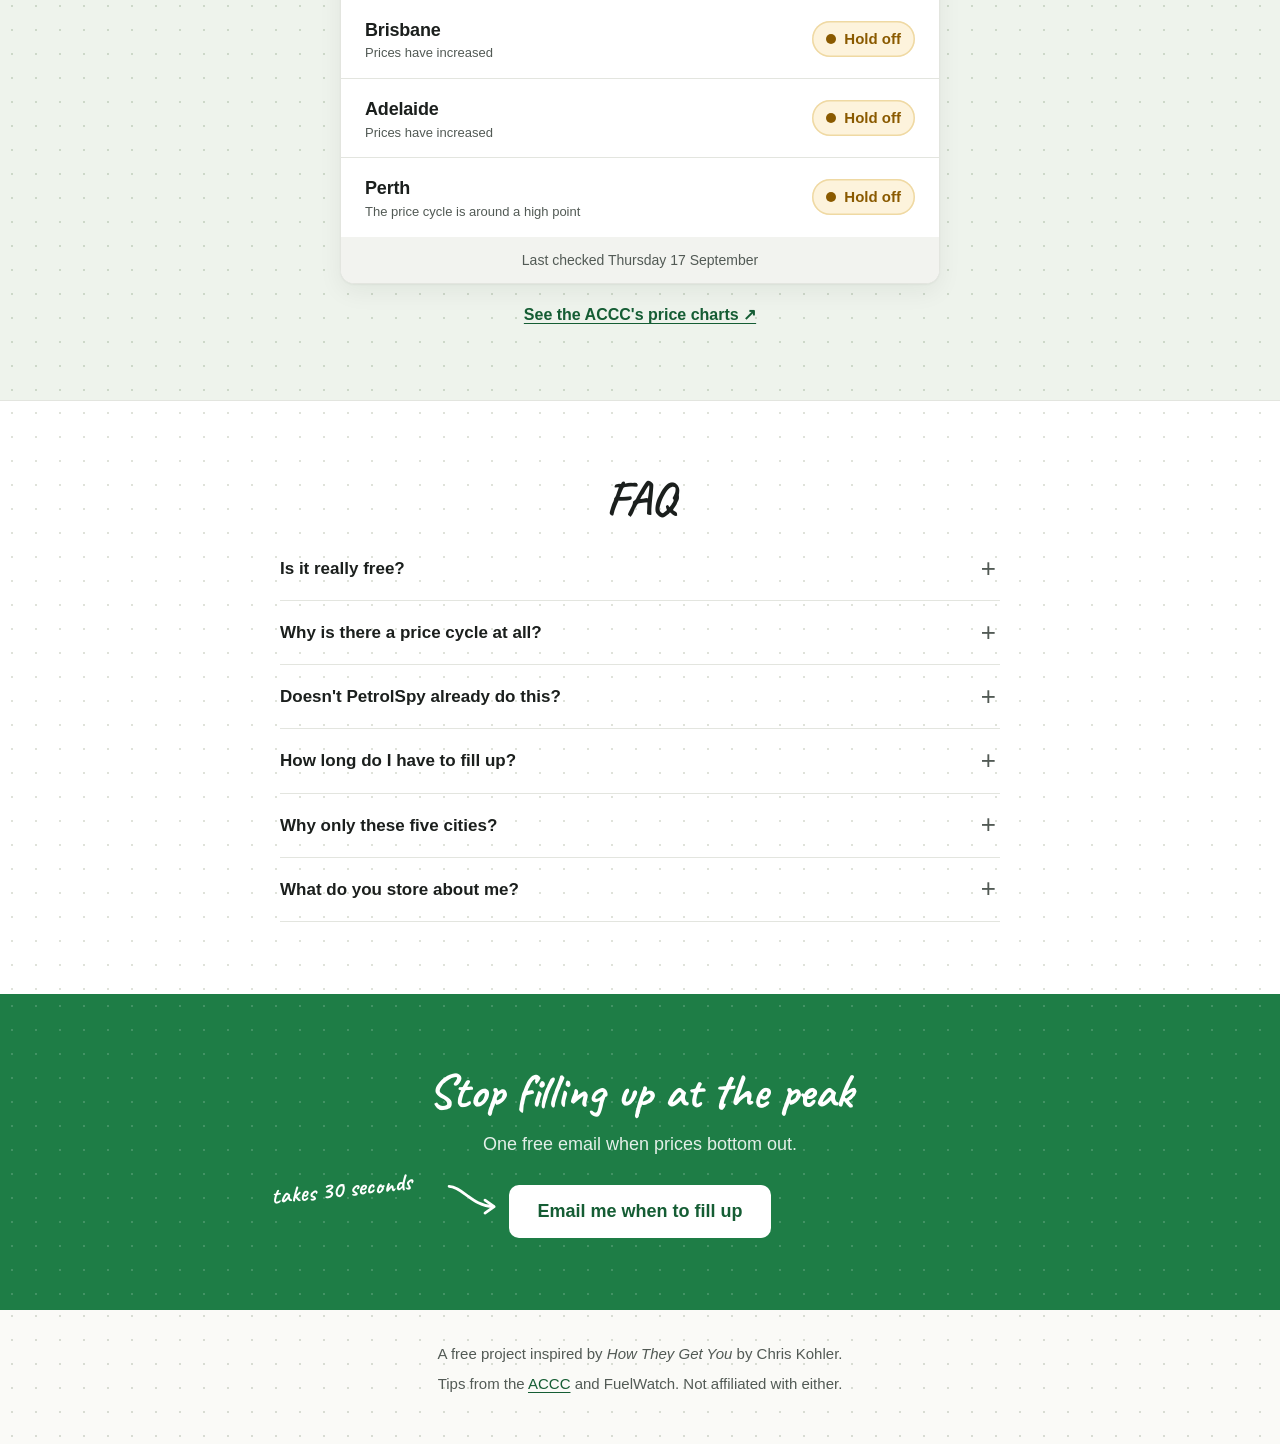
==== commit 925be06e: "Perth goes green on jump days, city notes, 24h links, metro-only Perth - Current status reads data/p" ====
--- a/index.html
+++ b/index.html
@@ -9,7 +9,7 @@
     <meta name="theme-color" content="#fafaf7">
     <link rel="icon" href="/favicon.svg" type="image/svg+xml">
     <link rel="preload" href="/fonts/caveat.woff2" as="font" type="font/woff2" crossorigin>
-    <link rel="stylesheet" href="/styles.css?v=21">
+    <link rel="stylesheet" href="/styles.css?v=22">
 
     <meta property="og:type" content="website">
     <meta property="og:site_name" content="FillYaTank">
@@ -74,6 +74,7 @@
                         </div>
 
                         <button class="button" type="submit" id="submitBtn">Email me when to fill up</button>
+                        <p class="form-promise">Free. One email per cycle. Unsubscribe in one click.</p>
                         <div class="form-message" id="formMessage" role="status" aria-live="polite"></div>
                     </form>
                 </div>
@@ -139,15 +140,15 @@
                             <!-- 3: bottom of the cycle, we email you -->
                             <circle class="chart-halo" cx="333.4" cy="214.0" r="20"/>
                             <circle class="chart-dot" cx="333.4" cy="214.0" r="9"/>
-                            <line x1="398" y1="200" x2="351" y2="210" stroke="#1e7d46" stroke-width="4" marker-end="url(#arrowhead)"/>
-                            <g transform="translate(398 152)">
-                                <rect x="0" y="0" width="156" height="76" rx="12" fill="#1e7d46"/>
-                                <g transform="translate(12 27)">
+                            <line x1="388" y1="200" x2="351" y2="210" stroke="#1e7d46" stroke-width="4" marker-end="url(#arrowhead)"/>
+                            <g transform="translate(386 146)">
+                                <rect x="0" y="0" width="172" height="84" rx="12" fill="#1e7d46"/>
+                                <g transform="translate(13 31)">
                                     <rect x="0" y="0" width="28" height="21" rx="3" fill="#fff"/>
                                     <path d="M2 3 L14 12 L26 3" fill="none" stroke="#1e7d46" stroke-width="2.4" stroke-linejoin="round"/>
                                 </g>
-                                <text class="chart-callout" x="50" y="33">We email</text>
-                                <text class="chart-callout" x="50" y="58">you here</text>
+                                <text class="chart-callout" x="52" y="37">We email</text>
+                                <text class="chart-callout" x="52" y="68">you here</text>
                             </g>
                         </svg>
                     </figure>
@@ -164,15 +165,15 @@
         <section class="section tone-tint" id="today" aria-labelledby="today-title">
             <div class="wrap">
                 <h2 id="today-title">Current status</h2>
-                <p class="section-intro">Whether each city is at the bottom today, from the ACCC's latest buying tips.</p>
+                <p class="section-intro">Is your city at the bottom today? From the ACCC's latest tips, plus FuelWatch for Perth.</p>
 
                 <div class="status-card">
                     <ul class="status-list">
-                        <li class="status-row"><span class="city-name">Sydney</span><span class="pill" data-city="sydney">Checking…</span></li>
-                        <li class="status-row"><span class="city-name">Melbourne</span><span class="pill" data-city="melbourne">Checking…</span></li>
-                        <li class="status-row"><span class="city-name">Brisbane</span><span class="pill" data-city="brisbane">Checking…</span></li>
-                        <li class="status-row"><span class="city-name">Adelaide</span><span class="pill" data-city="adelaide">Checking…</span></li>
-                        <li class="status-row"><span class="city-name">Perth</span><span class="pill" data-city="perth">Checking…</span></li>
+                        <li class="status-row"><span class="city"><span class="city-name">Sydney</span><span class="city-note" data-note="sydney"></span></span><span class="pill" data-city="sydney">Checking…</span></li>
+                        <li class="status-row"><span class="city"><span class="city-name">Melbourne</span><span class="city-note" data-note="melbourne"></span></span><span class="pill" data-city="melbourne">Checking…</span></li>
+                        <li class="status-row"><span class="city"><span class="city-name">Brisbane</span><span class="city-note" data-note="brisbane"></span></span><span class="pill" data-city="brisbane">Checking…</span></li>
+                        <li class="status-row"><span class="city"><span class="city-name">Adelaide</span><span class="city-note" data-note="adelaide"></span></span><span class="pill" data-city="adelaide">Checking…</span></li>
+                        <li class="status-row"><span class="city"><span class="city-name">Perth</span><span class="city-note" data-note="perth"></span></span><span class="pill" data-city="perth">Checking…</span></li>
                     </ul>
                     <div class="status-footer">
                         <span id="lastChecked"></span>
@@ -192,10 +193,6 @@
                         <p>Yes. No ads, no paid plans, and we never sell or share your email.</p>
                     </details>
                     <details>
-                        <summary>How often will you email me?</summary>
-                        <p>Only when your city hits the bottom: every few weeks in the east, weekly in Perth. Nothing else.</p>
-                    </details>
-                    <details>
                         <summary>Why is there a price cycle at all?</summary>
                         <p>One retailer pushes prices up, others follow, then prices drift down. The ACCC says it isn't driven by costs. Don't like it? <a href="https://www.aph.gov.au/Senators_and_Members/Members" rel="noopener">Tell your MP</a>.</p>
                     </details>
@@ -204,10 +201,6 @@
                         <p>Sort of. PetrolSpy shows prices, but you have to check it and it has ads. We just email you when it matters.</p>
                     </details>
                     <details>
-                        <summary>Where does the information come from?</summary>
-                        <p>ACCC buying tips, checked every weekday, plus FuelWatch's next-day prices for Perth. We're not affiliated with either.</p>
-                    </details>
-                    <details>
                         <summary>How long do I have to fill up?</summary>
                         <p>In Perth, the rest of the day: the email arrives the afternoon before prices jump. Elsewhere, the sooner the better.</p>
                     </details>
@@ -218,10 +211,6 @@
                     <details>
                         <summary>What do you store about me?</summary>
                         <p>Just your email and city. No tracking cookies. Visits are counted anonymously.</p>
-                    </details>
-                    <details>
-                        <summary>How do I unsubscribe?</summary>
-                        <p>One click, from any email.</p>
                     </details>
                 </div>
             </div>
@@ -261,29 +250,52 @@
             }
         }
 
+        function isoDate(date, timeZone) {
+            return date.toLocaleDateString('en-CA', { timeZone }); // YYYY-MM-DD
+        }
+
         async function updateStatus() {
-            const [stateText, lastRun] = await Promise.all([
+            const [stateText, lastRun, tipsText, perthText] = await Promise.all([
                 fetchText('/data/state.json'),
-                fetchText('/data/last_run.txt')
+                fetchText('/data/last_run.txt'),
+                fetchText('/data/tips.json'),
+                fetchText('/data/perth_alert.json')
             ]);
-
-            let state = null;
-            try { state = JSON.parse(stateText); } catch (e) { /* leave null */ }
+            const parse = text => { try { return JSON.parse(text); } catch (e) { return null; } };
+            const state = parse(stateText) || {};
+            const tips = parse(tipsText) || {};
+            const perthAlert = parse(perthText) || {};
+
+            // Perth alerts come from FuelWatch's next-day prices: green on the day before a jump
+            const perthToday = isoDate(new Date(), 'Australia/Perth');
+            const perthTomorrow = new Date(perthToday + 'T12:00:00Z');
+            perthTomorrow.setUTCDate(perthTomorrow.getUTCDate() + 1);
+            const perthJumpTomorrow = perthAlert.last_alert_for === perthTomorrow.toISOString().slice(0, 10);
 
             const buyCities = [];
             document.querySelectorAll('.pill[data-city]').forEach(pill => {
-                const phase = state && state[pill.dataset.city];
+                const city = pill.dataset.city;
+                const note = document.querySelector(`.city-note[data-note="${city}"]`);
+                let phase = state[city];
+                let noteText = tips[city] || '';
+                let label = 'Fill up now';
+                if (city === 'perth' && perthJumpTomorrow) {
+                    phase = 'BUY';
+                    label = 'Fill up today';
+                    noteText = 'Prices jump tomorrow (FuelWatch)';
+                }
                 pill.classList.remove('buy', 'wait');
                 if (phase === 'BUY') {
                     pill.classList.add('buy');
-                    pill.textContent = 'Fill up now';
-                    buyCities.push(CITY_NAMES[pill.dataset.city]);
+                    pill.textContent = label;
+                    buyCities.push(city);
                 } else if (phase === 'WAIT') {
                     pill.classList.add('wait');
                     pill.textContent = 'Hold off';
                 } else {
                     pill.textContent = 'Unavailable';
                 }
+                if (note) note.textContent = noteText;
             });
 
             const lastChecked = document.getElementById('lastChecked');
@@ -293,10 +305,12 @@
             }
 
             if (buyCities.length) {
-                const list = buyCities.length === 1 ? buyCities[0]
-                    : buyCities.slice(0, -1).join(', ') + ' and ' + buyCities[buyCities.length - 1];
-                document.getElementById('buyBannerText').textContent =
-                    `Right now: ${list} ${buyCities.length === 1 ? 'is' : 'are'} at the bottom of the price cycle. A good time to fill up.`;
+                const names = buyCities.map(c => CITY_NAMES[c]);
+                const list = names.length === 1 ? names[0] : names.slice(0, -1).join(', ') + ' and ' + names[names.length - 1];
+                const text = buyCities.length === 1 && buyCities[0] === 'perth' && perthJumpTomorrow
+                    ? 'Perth prices jump tomorrow. Fill up today!'
+                    : `${list} ${names.length === 1 ? 'is' : 'are'} at the bottom of the price cycle. Time to fill ya tank!`;
+                document.getElementById('buyBannerText').textContent = text;
                 document.getElementById('buyBanner').classList.remove('hidden');
             }
         }
@@ -341,7 +355,9 @@
                     headers: { 'Accept': 'application/json' }
                 });
                 const data = await response.json().catch(() => ({}));
-                if (response.ok) {
+                if (response.ok && data.alreadySent) {
+                    show('success', data.message);
+                } else if (response.ok) {
                     const city = CITY_NAMES[form.city.value];
                     show('success', `Nearly done! Check your inbox and click the link to confirm your ${city} alerts.`);
                     celebrate(button);
--- a/styles.css
+++ b/styles.css
@@ -257,6 +257,13 @@
   cursor: progress;
 }
 
+.form-promise {
+  font-size: 14px;
+  color: var(--text-muted);
+  text-align: center;
+  margin-top: 12px;
+}
+
 .form-note {
   font-size: 14px;
   color: var(--text-muted);
@@ -497,7 +504,7 @@
 
 .chart-label {
   font-family: var(--font);
-  font-size: 20px;
+  font-size: 26px;
   fill: var(--text-muted);
 }
 
@@ -600,6 +607,22 @@
   margin-top: 18px;
   font-size: 16px;
   font-weight: 600;
+}
+
+.city {
+  display: flex;
+  flex-direction: column;
+  min-width: 0;
+}
+
+.city-note {
+  font-size: 13px;
+  color: var(--text-muted);
+  line-height: 1.35;
+}
+
+.city-note:empty {
+  display: none;
 }
 
 .city-name {
@@ -806,6 +829,19 @@
   display: none !important;
 }
 
+/* Below the two-column layout, centre the email preview and its note */
+@media (max-width: 899px) {
+  .hero-grid > div:last-child {
+    width: 100%;
+    max-width: 440px;
+    margin: 0 auto;
+  }
+
+  .email-preview {
+    max-width: none;
+  }
+}
+
 /* Larger screens */
 
 @media (min-width: 640px) {
@@ -843,13 +879,12 @@
 /* Scratchpad style: handwriting for headings and notes, doodles       */
 /* ------------------------------------------------------------------ */
 
-/* One continuous dot grid across every section: fixed so dots line up at section edges */
+/* One dot grid across every section */
 body,
 .tone-white,
 .tone-tint,
 .tone-accent {
   background-size: 24px 24px;
-  background-attachment: fixed;
 }
 
 body {
@@ -911,8 +946,9 @@
 
 .sticky-note {
   position: relative;
+  z-index: 2;
   width: fit-content;
-  margin: 20px 12px 0 auto;
+  margin: -26px -10px 0 auto;
   padding: 16px 28px 18px;
   font-family: var(--hand);
   font-weight: 700;
@@ -959,11 +995,11 @@
 }
 
 .chart-callout {
-  font-size: 27px;
+  font-size: 31px;
 }
 
 .chart-badge-text {
-  font-size: 24px;
+  font-size: 26px;
 }
 
 /* Hand-drawn number circles, drawn in SVG so digits centre the same in every browser */
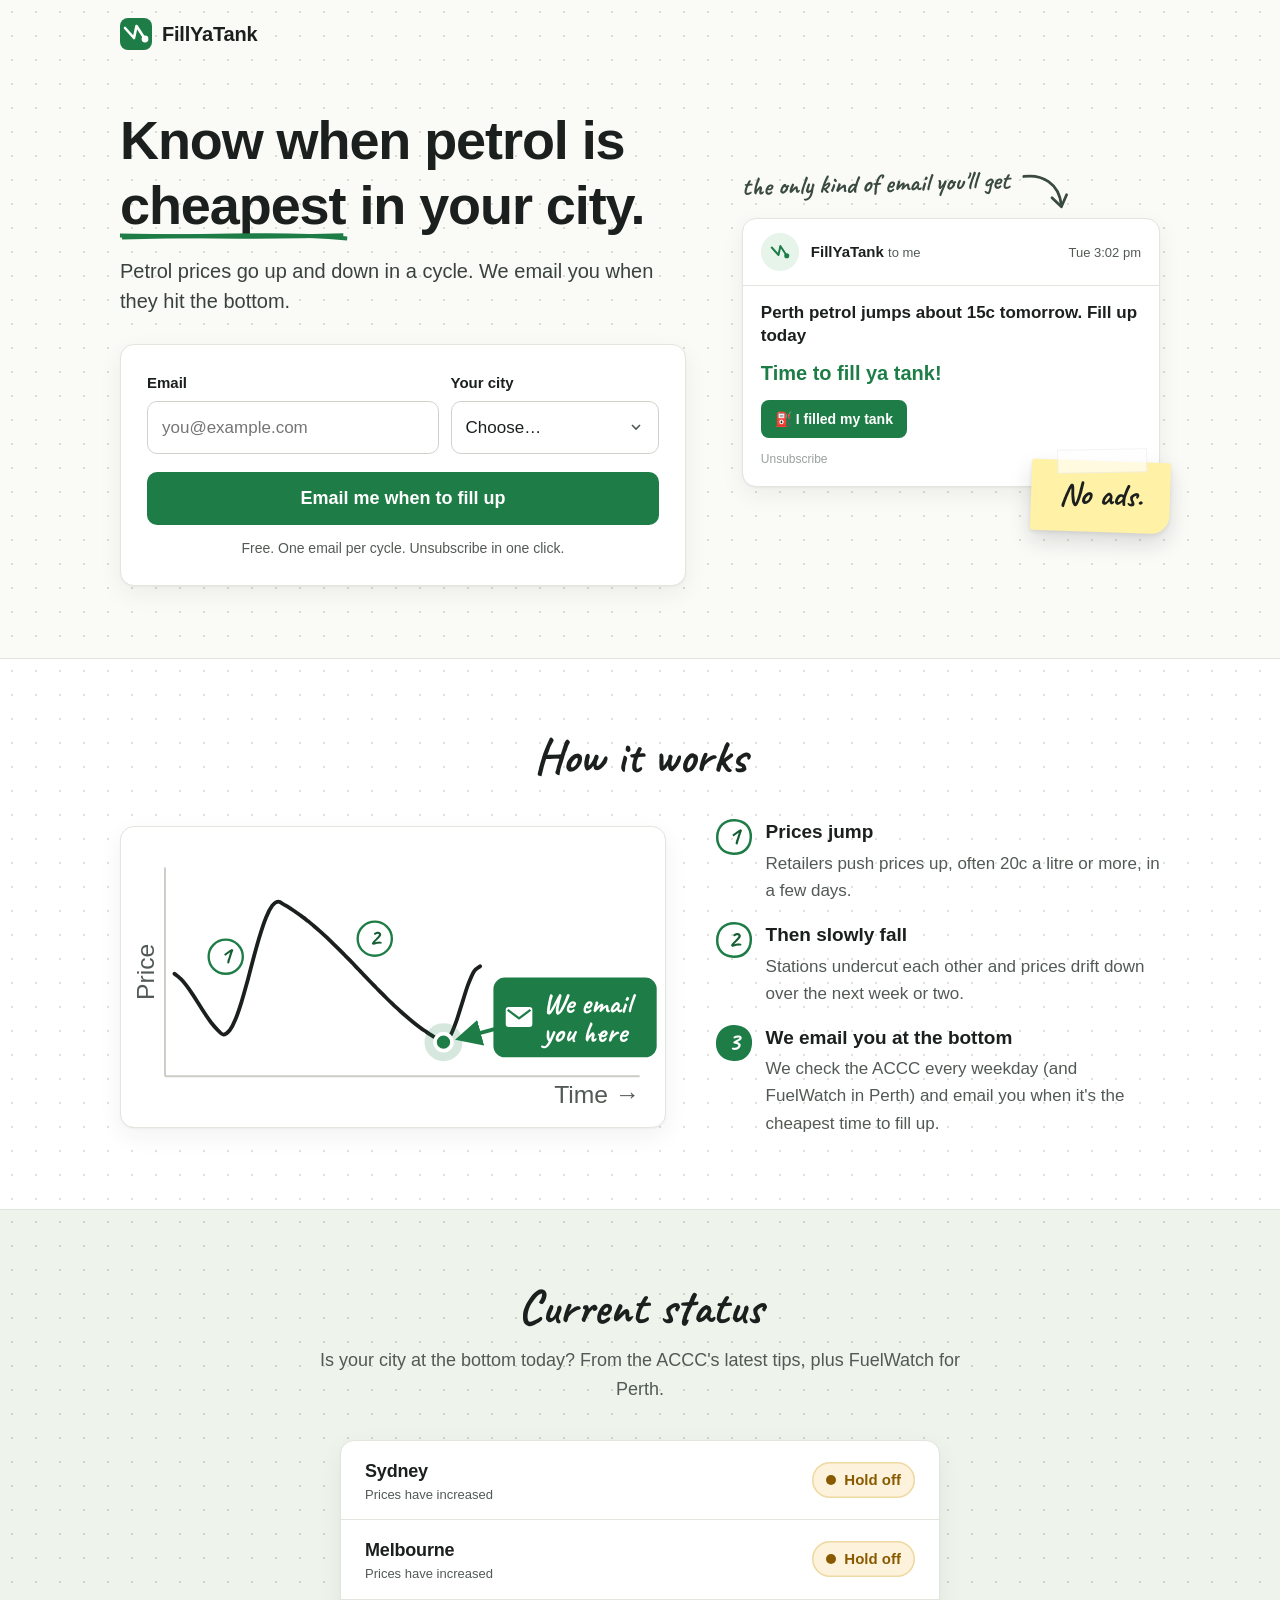
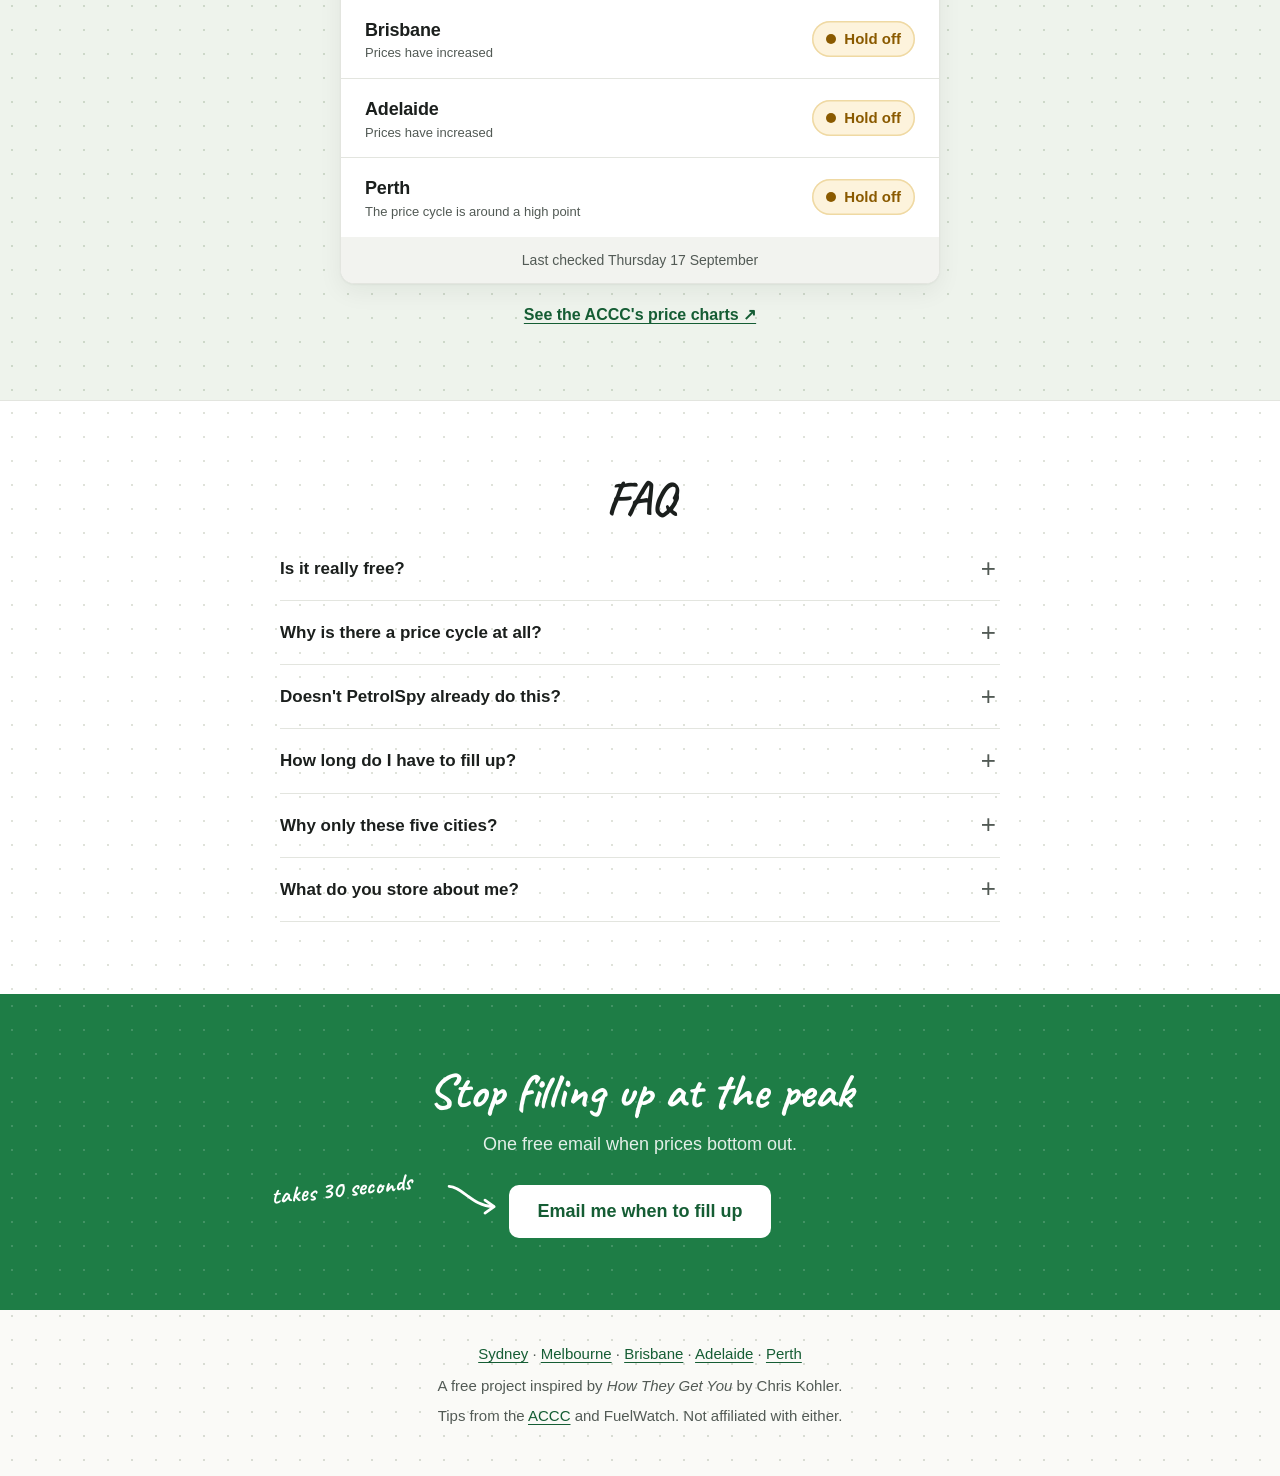
==== commit 3c285fe0: "City landing pages, FAQ structured data, share buttons - /sydney, /melbourne, /brisbane, /adelaide, " ====
--- a/index.html
+++ b/index.html
@@ -9,7 +9,7 @@
     <meta name="theme-color" content="#fafaf7">
     <link rel="icon" href="/favicon.svg" type="image/svg+xml">
     <link rel="preload" href="/fonts/caveat.woff2" as="font" type="font/woff2" crossorigin>
-    <link rel="stylesheet" href="/styles.css?v=22">
+    <link rel="stylesheet" href="/styles.css?v=23">
 
     <meta property="og:type" content="website">
     <meta property="og:site_name" content="FillYaTank">
@@ -20,6 +20,63 @@
     <meta property="og:image:width" content="1200">
     <meta property="og:image:height" content="630">
     <meta name="twitter:card" content="summary_large_image">
+
+    <script type="application/ld+json">
+{
+  "@context": "https://schema.org",
+  "@type": "FAQPage",
+  "mainEntity": [
+    {
+      "@type": "Question",
+      "name": "Is it really free?",
+      "acceptedAnswer": {
+        "@type": "Answer",
+        "text": "Yes. No ads, no paid plans, and we never sell or share your email."
+      }
+    },
+    {
+      "@type": "Question",
+      "name": "Why is there a price cycle at all?",
+      "acceptedAnswer": {
+        "@type": "Answer",
+        "text": "One retailer pushes prices up, others follow, then prices drift down. The ACCC says it isn't driven by costs. Don't like it? Tell your MP."
+      }
+    },
+    {
+      "@type": "Question",
+      "name": "Doesn't PetrolSpy already do this?",
+      "acceptedAnswer": {
+        "@type": "Answer",
+        "text": "Sort of. PetrolSpy shows prices, but you have to check it and it has ads. We just email you when it matters."
+      }
+    },
+    {
+      "@type": "Question",
+      "name": "How long do I have to fill up?",
+      "acceptedAnswer": {
+        "@type": "Answer",
+        "text": "In Perth, the rest of the day: the email arrives the afternoon before prices jump. Elsewhere, the sooner the better."
+      }
+    },
+    {
+      "@type": "Question",
+      "name": "Why only these five cities?",
+      "acceptedAnswer": {
+        "@type": "Answer",
+        "text": "They're where the ACCC tracks regular price cycles."
+      }
+    },
+    {
+      "@type": "Question",
+      "name": "What do you store about me?",
+      "acceptedAnswer": {
+        "@type": "Answer",
+        "text": "Just your email and city. No tracking cookies. Visits are counted anonymously."
+      }
+    }
+  ]
+}
+    </script>
 </head>
 <body>
     <a class="skip-link" href="#main">Skip to content</a>
@@ -169,11 +226,11 @@
 
                 <div class="status-card">
                     <ul class="status-list">
-                        <li class="status-row"><span class="city"><span class="city-name">Sydney</span><span class="city-note" data-note="sydney"></span></span><span class="pill" data-city="sydney">Checking…</span></li>
-                        <li class="status-row"><span class="city"><span class="city-name">Melbourne</span><span class="city-note" data-note="melbourne"></span></span><span class="pill" data-city="melbourne">Checking…</span></li>
-                        <li class="status-row"><span class="city"><span class="city-name">Brisbane</span><span class="city-note" data-note="brisbane"></span></span><span class="pill" data-city="brisbane">Checking…</span></li>
-                        <li class="status-row"><span class="city"><span class="city-name">Adelaide</span><span class="city-note" data-note="adelaide"></span></span><span class="pill" data-city="adelaide">Checking…</span></li>
-                        <li class="status-row"><span class="city"><span class="city-name">Perth</span><span class="city-note" data-note="perth"></span></span><span class="pill" data-city="perth">Checking…</span></li>
+                        <li class="status-row"><span class="city"><span class="city-name"><a href="/sydney">Sydney</a></span><span class="city-note" data-note="sydney"></span></span><span class="pill" data-city="sydney">Checking…</span></li>
+                        <li class="status-row"><span class="city"><span class="city-name"><a href="/melbourne">Melbourne</a></span><span class="city-note" data-note="melbourne"></span></span><span class="pill" data-city="melbourne">Checking…</span></li>
+                        <li class="status-row"><span class="city"><span class="city-name"><a href="/brisbane">Brisbane</a></span><span class="city-note" data-note="brisbane"></span></span><span class="pill" data-city="brisbane">Checking…</span></li>
+                        <li class="status-row"><span class="city"><span class="city-name"><a href="/adelaide">Adelaide</a></span><span class="city-note" data-note="adelaide"></span></span><span class="pill" data-city="adelaide">Checking…</span></li>
+                        <li class="status-row"><span class="city"><span class="city-name"><a href="/perth">Perth</a></span><span class="city-note" data-note="perth"></span></span><span class="pill" data-city="perth">Checking…</span></li>
                     </ul>
                     <div class="status-footer">
                         <span id="lastChecked"></span>
@@ -231,6 +288,7 @@
 
     <footer class="site-footer">
         <div class="wrap">
+            <p class="footer-cities"><a href="/sydney">Sydney</a> · <a href="/melbourne">Melbourne</a> · <a href="/brisbane">Brisbane</a> · <a href="/adelaide">Adelaide</a> · <a href="/perth">Perth</a></p>
             <p>A free project inspired by <em>How They Get You</em> by Chris Kohler.</p>
             <p>Tips from the <a href="https://www.accc.gov.au/consumers/petrol-and-fuel/petrol-price-cycles-in-the-5-largest-cities" rel="noopener">ACCC</a> and FuelWatch. Not affiliated with either.</p>
         </div>
@@ -238,171 +296,6 @@
 
     <script src="/vendor/rough-notation.iife.js"></script>
     <script src="/vendor/confetti.browser.js"></script>
-    <script>
-        const CITY_NAMES = { sydney: 'Sydney', melbourne: 'Melbourne', brisbane: 'Brisbane', adelaide: 'Adelaide', perth: 'Perth' };
-
-        async function fetchText(url) {
-            try {
-                const response = await fetch(url, { cache: 'no-store' });
-                return response.ok ? await response.text() : null;
-            } catch (e) {
-                return null;
-            }
-        }
-
-        function isoDate(date, timeZone) {
-            return date.toLocaleDateString('en-CA', { timeZone }); // YYYY-MM-DD
-        }
-
-        async function updateStatus() {
-            const [stateText, lastRun, tipsText, perthText] = await Promise.all([
-                fetchText('/data/state.json'),
-                fetchText('/data/last_run.txt'),
-                fetchText('/data/tips.json'),
-                fetchText('/data/perth_alert.json')
-            ]);
-            const parse = text => { try { return JSON.parse(text); } catch (e) { return null; } };
-            const state = parse(stateText) || {};
-            const tips = parse(tipsText) || {};
-            const perthAlert = parse(perthText) || {};
-
-            // Perth alerts come from FuelWatch's next-day prices: green on the day before a jump
-            const perthToday = isoDate(new Date(), 'Australia/Perth');
-            const perthTomorrow = new Date(perthToday + 'T12:00:00Z');
-            perthTomorrow.setUTCDate(perthTomorrow.getUTCDate() + 1);
-            const perthJumpTomorrow = perthAlert.last_alert_for === perthTomorrow.toISOString().slice(0, 10);
-
-            const buyCities = [];
-            document.querySelectorAll('.pill[data-city]').forEach(pill => {
-                const city = pill.dataset.city;
-                const note = document.querySelector(`.city-note[data-note="${city}"]`);
-                let phase = state[city];
-                let noteText = tips[city] || '';
-                let label = 'Fill up now';
-                if (city === 'perth' && perthJumpTomorrow) {
-                    phase = 'BUY';
-                    label = 'Fill up today';
-                    noteText = 'Prices jump tomorrow (FuelWatch)';
-                }
-                pill.classList.remove('buy', 'wait');
-                if (phase === 'BUY') {
-                    pill.classList.add('buy');
-                    pill.textContent = label;
-                    buyCities.push(city);
-                } else if (phase === 'WAIT') {
-                    pill.classList.add('wait');
-                    pill.textContent = 'Hold off';
-                } else {
-                    pill.textContent = 'Unavailable';
-                }
-                if (note) note.textContent = noteText;
-            });
-
-            const lastChecked = document.getElementById('lastChecked');
-            const date = lastRun && new Date(lastRun.trim() + 'T00:00:00');
-            if (date && !isNaN(date)) {
-                lastChecked.textContent = 'Last checked ' + date.toLocaleDateString('en-AU', { weekday: 'long', day: 'numeric', month: 'long' });
-            }
-
-            if (buyCities.length) {
-                const names = buyCities.map(c => CITY_NAMES[c]);
-                const list = names.length === 1 ? names[0] : names.slice(0, -1).join(', ') + ' and ' + names[names.length - 1];
-                const text = buyCities.length === 1 && buyCities[0] === 'perth' && perthJumpTomorrow
-                    ? 'Perth prices jump tomorrow. Fill up today!'
-                    : `${list} ${names.length === 1 ? 'is' : 'are'} at the bottom of the price cycle. Time to fill ya tank!`;
-                document.getElementById('buyBannerText').textContent = text;
-                document.getElementById('buyBanner').classList.remove('hidden');
-            }
-        }
-
-        document.getElementById('backToSignup').addEventListener('click', event => {
-            event.preventDefault();
-            document.getElementById('signupForm').scrollIntoView({ behavior: 'smooth', block: 'center' });
-            document.getElementById('email').focus({ preventScroll: true });
-        });
-
-        document.getElementById('signupForm').addEventListener('submit', async event => {
-            event.preventDefault();
-            const form = event.target;
-            const button = document.getElementById('submitBtn');
-            const message = document.getElementById('formMessage');
-            const buttonText = button.textContent;
-
-            const show = (kind, text) => {
-                message.className = 'form-message ' + kind;
-                message.textContent = text;
-            };
-
-            // Honeypot filled: quietly pretend it worked
-            if (form.website.value) {
-                show('success', 'Check your inbox to confirm.');
-                return;
-            }
-
-            if (!form.email.value.trim() || !form.city.value) {
-                show('error', 'Please enter your email and choose your city.');
-                return;
-            }
-
-            button.disabled = true;
-            button.textContent = 'Sending…';
-            show('', '');
-
-            try {
-                const response = await fetch(form.action, {
-                    method: 'POST',
-                    body: new FormData(form),
-                    headers: { 'Accept': 'application/json' }
-                });
-                const data = await response.json().catch(() => ({}));
-                if (response.ok && data.alreadySent) {
-                    show('success', data.message);
-                } else if (response.ok) {
-                    const city = CITY_NAMES[form.city.value];
-                    show('success', `Nearly done! Check your inbox and click the link to confirm your ${city} alerts.`);
-                    celebrate(button);
-                    form.reset();
-                } else {
-                    show('error', data.error || 'Something went wrong. Please try again.');
-                }
-            } catch (err) {
-                show('error', "Couldn't reach the server. Please check your connection and try again.");
-            } finally {
-                button.disabled = false;
-                button.textContent = buttonText;
-            }
-        });
-
-        const reduceMotion = window.matchMedia('(prefers-reduced-motion: reduce)').matches;
-
-        function celebrate(origin) {
-            if (reduceMotion || typeof confetti !== 'function') return;
-            const rect = origin.getBoundingClientRect();
-            const shoot = confetti.create(null, { resize: true, useWorker: false });
-            shoot({
-                particleCount: 90,
-                spread: 70,
-                startVelocity: 38,
-                origin: { x: (rect.left + rect.width / 2) / innerWidth, y: rect.top / innerHeight },
-                colors: ['#1e7d46', '#7ac68e', '#ffd84d', '#1b1f1d']
-            });
-        }
-
-        // Hand-drawn annotations
-        if (window.RoughNotation) {
-            const { annotate } = RoughNotation;
-            const underline = document.querySelector('.mark-underline');
-            if (underline) {
-                const draw = () => annotate(underline, { type: 'underline', color: '#1e7d46', strokeWidth: 4, padding: 2, iterations: 2, animate: !reduceMotion, animationDuration: 900 }).show();
-                (document.fonts && document.fonts.ready ? document.fonts.ready : Promise.resolve()).then(draw);
-            }
-        }
-
-        updateStatus();
-
-        // Anonymous view count: no cookies, no identifiers
-        const ref = (new URLSearchParams(location.search).get('ref') || '').toLowerCase();
-        navigator.sendBeacon('https://api.fillyatank.app/?action=view' + (/^[a-z0-9-]{1,24}$/.test(ref) ? '&ref=' + ref : ''));
-    </script>
+    <script src="/site.js?v=1"></script>
 </body>
 </html>
--- a/styles.css
+++ b/styles.css
@@ -681,6 +681,89 @@
   padding: 12px 24px;
 }
 
+/* Share row */
+
+.share-title {
+  font-weight: 700;
+  color: var(--text) !important;
+  margin: 22px 0 10px !important;
+}
+
+.share-row {
+  display: flex;
+  flex-wrap: wrap;
+  justify-content: center;
+  gap: 8px;
+}
+
+.share-btn {
+  font: inherit;
+  font-size: 15px;
+  font-weight: 650;
+  color: var(--accent-text);
+  background: var(--surface);
+  border: 1.5px solid var(--accent);
+  border-radius: 999px;
+  padding: 8px 16px;
+  text-decoration: none;
+  cursor: pointer;
+}
+
+.share-btn:hover {
+  background: var(--accent-soft);
+  color: var(--accent-text);
+}
+
+.share-btn-primary {
+  color: #fff;
+  background: var(--accent);
+}
+
+.share-btn-primary:hover {
+  background: var(--accent-hover);
+  color: #fff;
+}
+
+/* City pages */
+
+.city-status-title {
+  font-family: var(--hand);
+  font-weight: 700;
+  font-size: 30px;
+  color: var(--pencil);
+  margin: 0 0 12px;
+  transform: rotate(-1deg);
+}
+
+.city-copy {
+  max-width: 640px;
+  text-align: center;
+}
+
+.city-copy p {
+  font-size: 18px;
+  color: #3a423d;
+  margin: 0 auto 14px;
+}
+
+.city-links a {
+  font-weight: 600;
+}
+
+.city-name a {
+  color: inherit;
+  text-decoration: none;
+}
+
+.city-name a:hover {
+  color: var(--accent-text);
+  text-decoration: underline;
+}
+
+.footer-cities {
+  margin-bottom: 8px;
+}
+
 /* FAQ */
 
 .faq {
